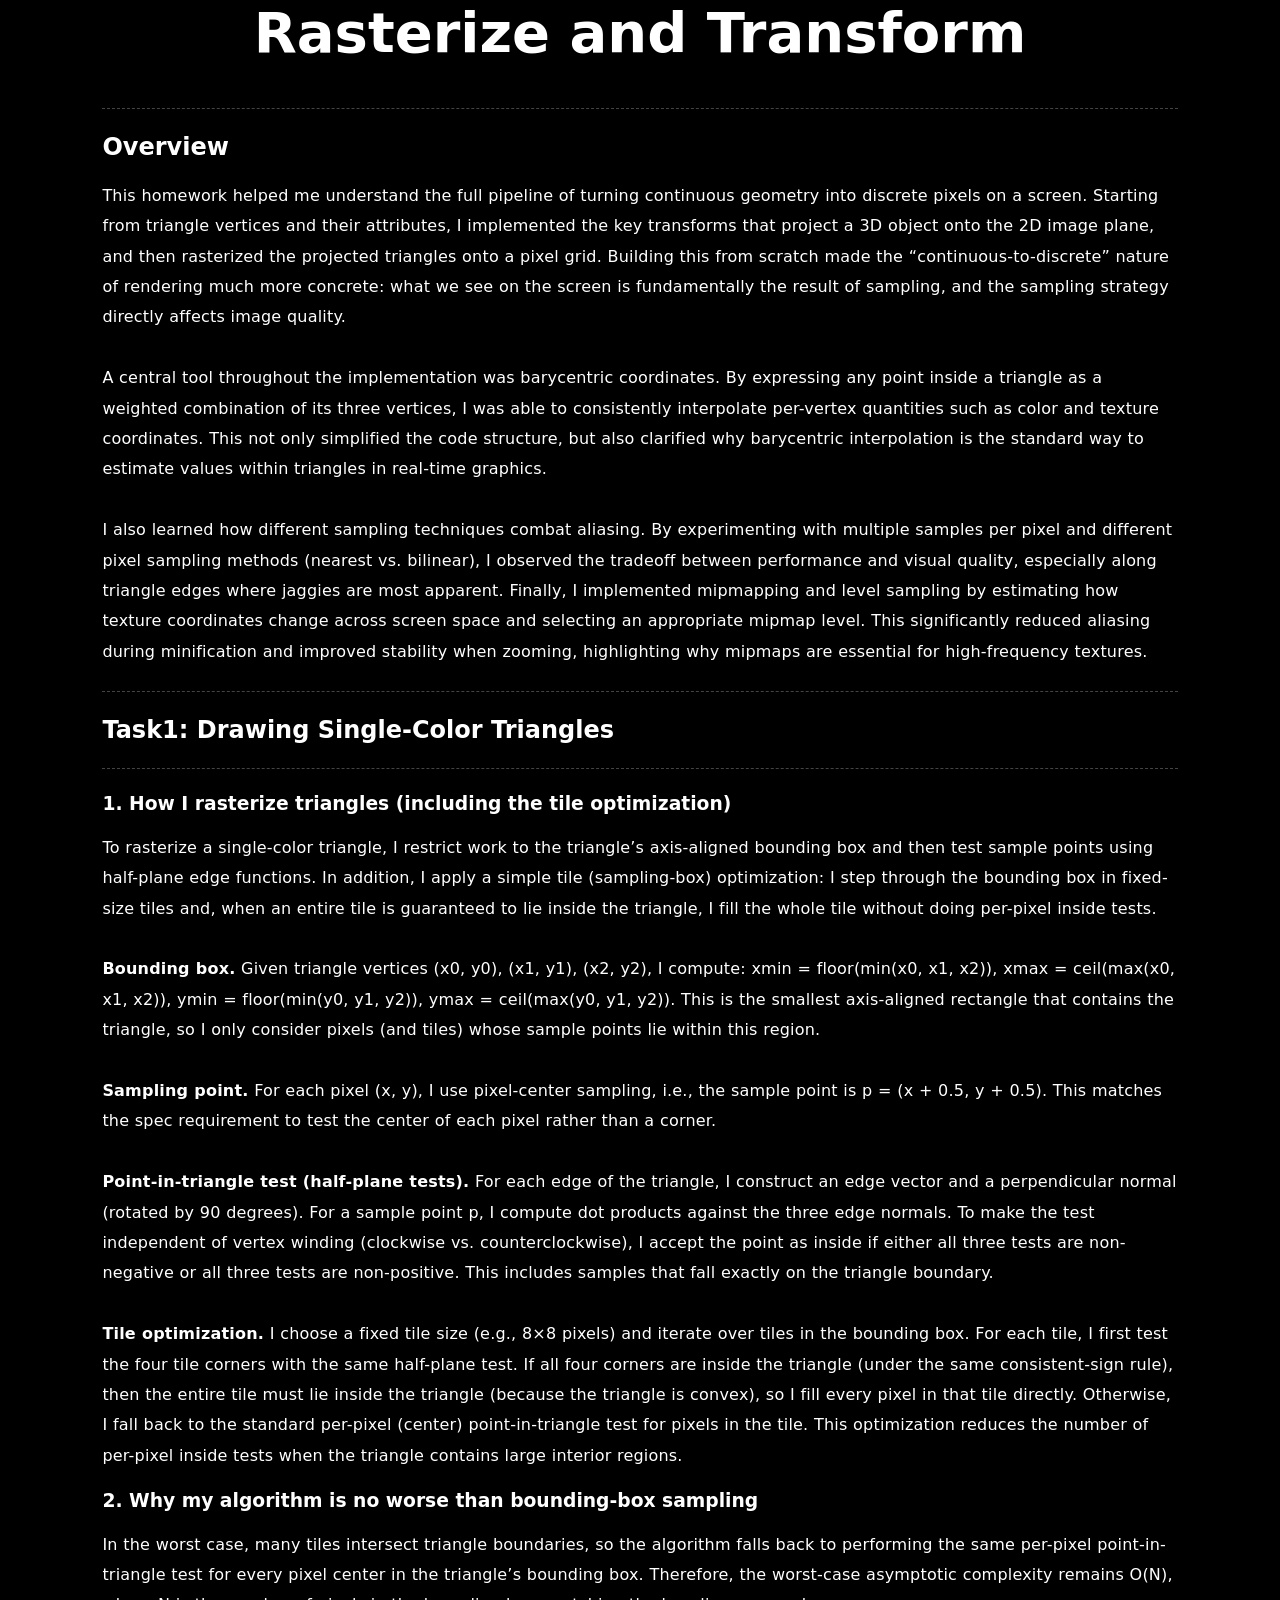
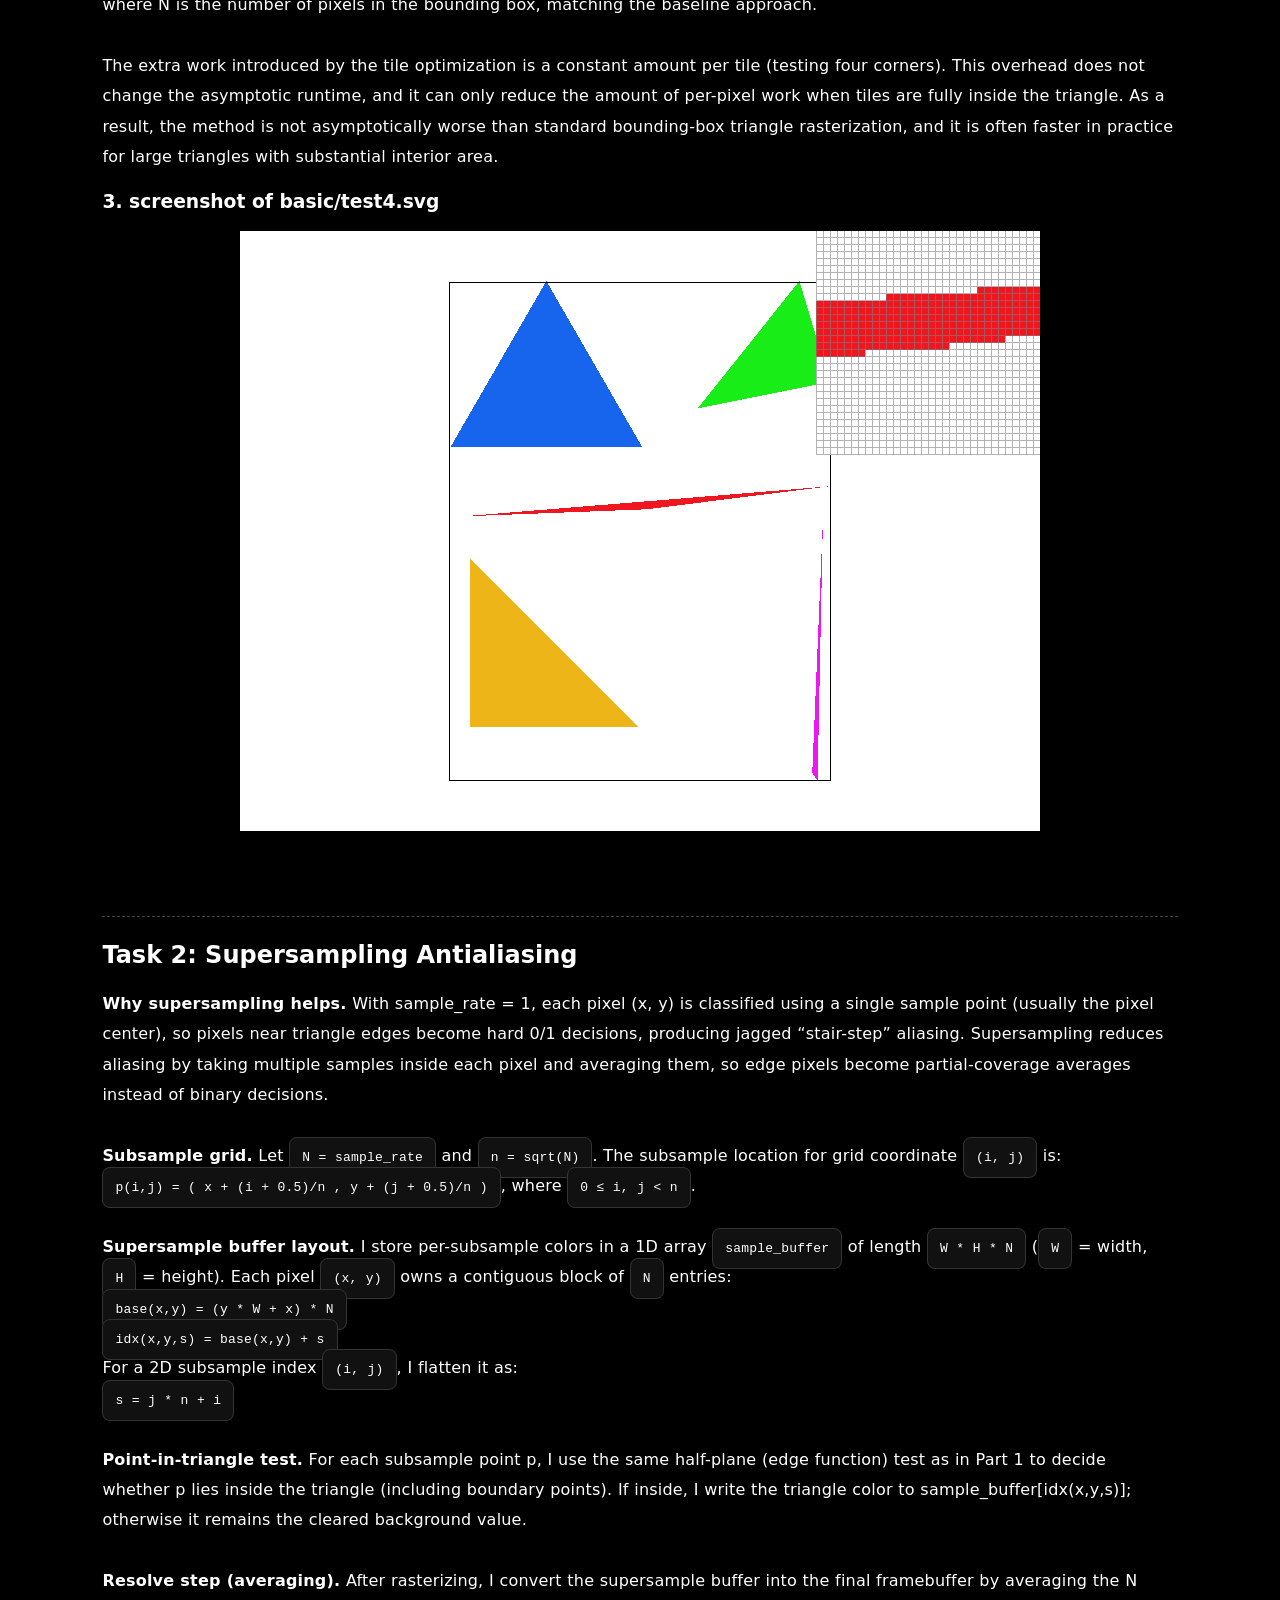
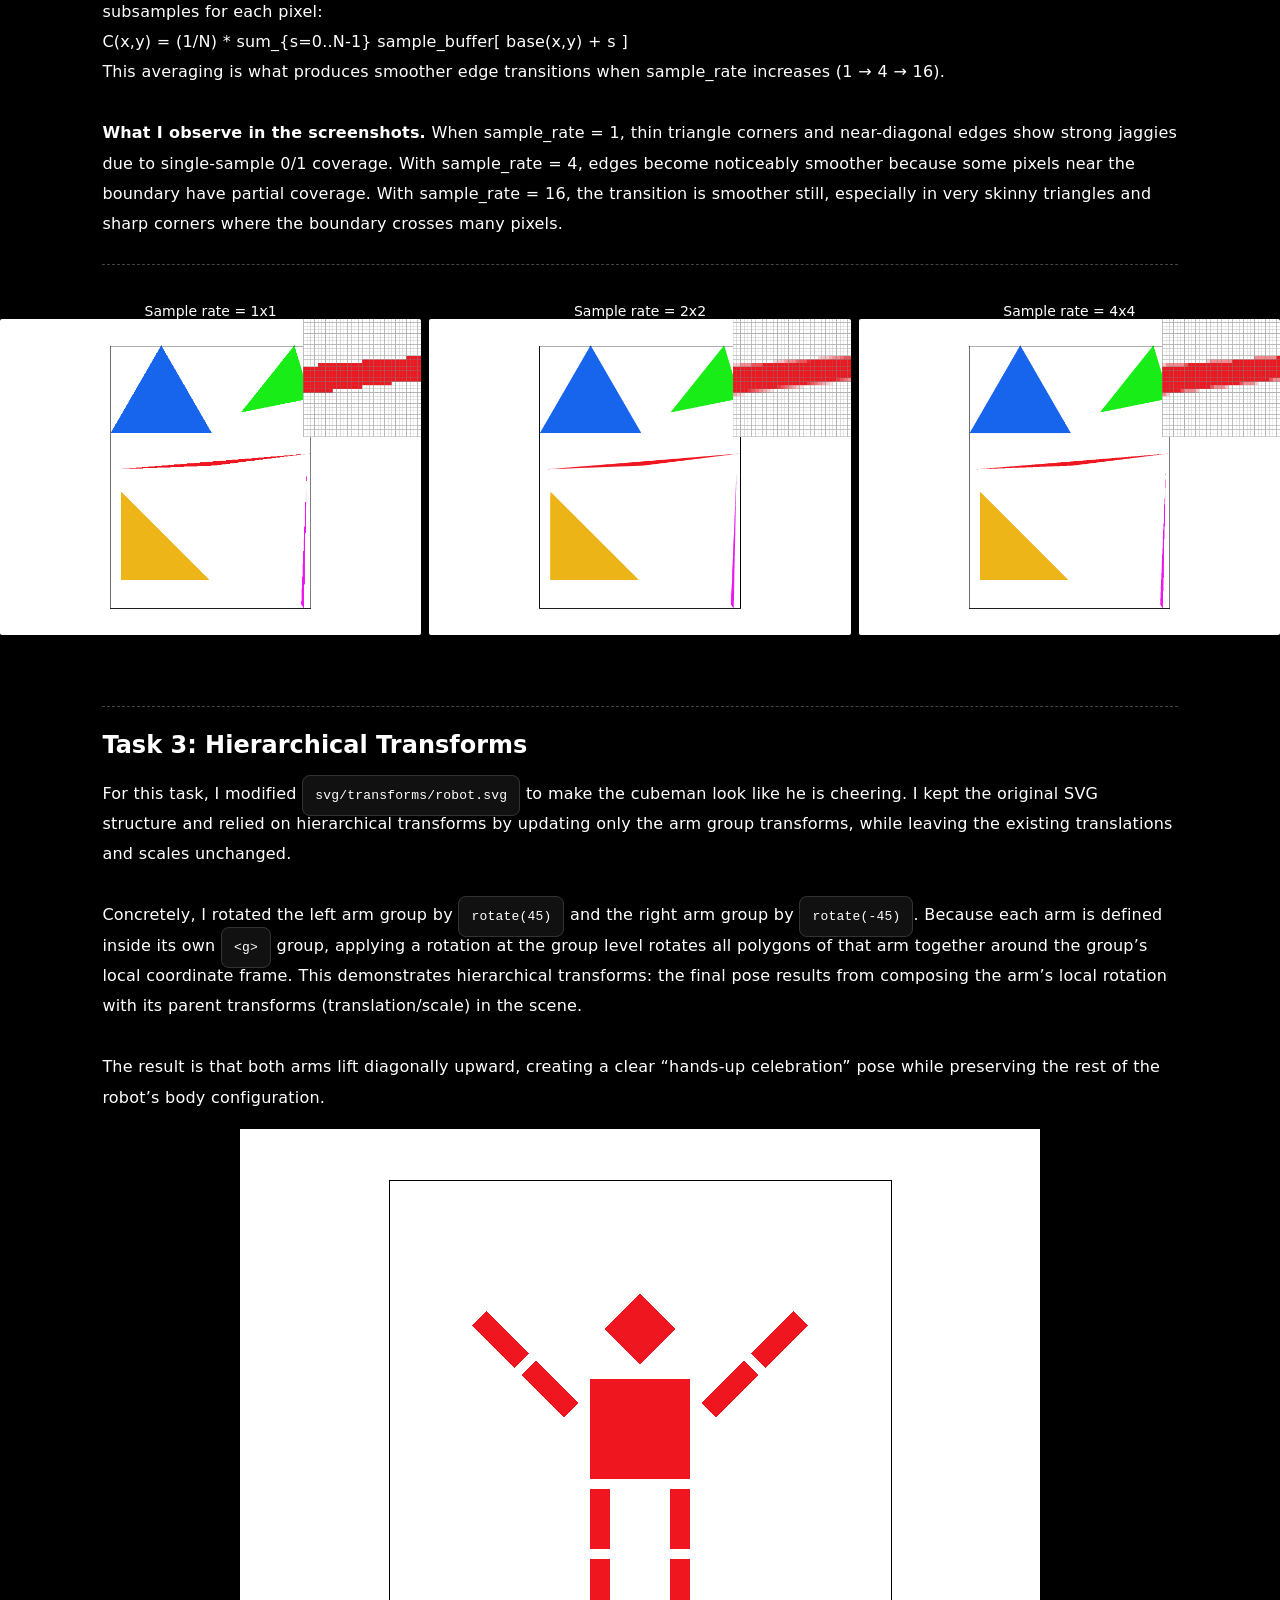
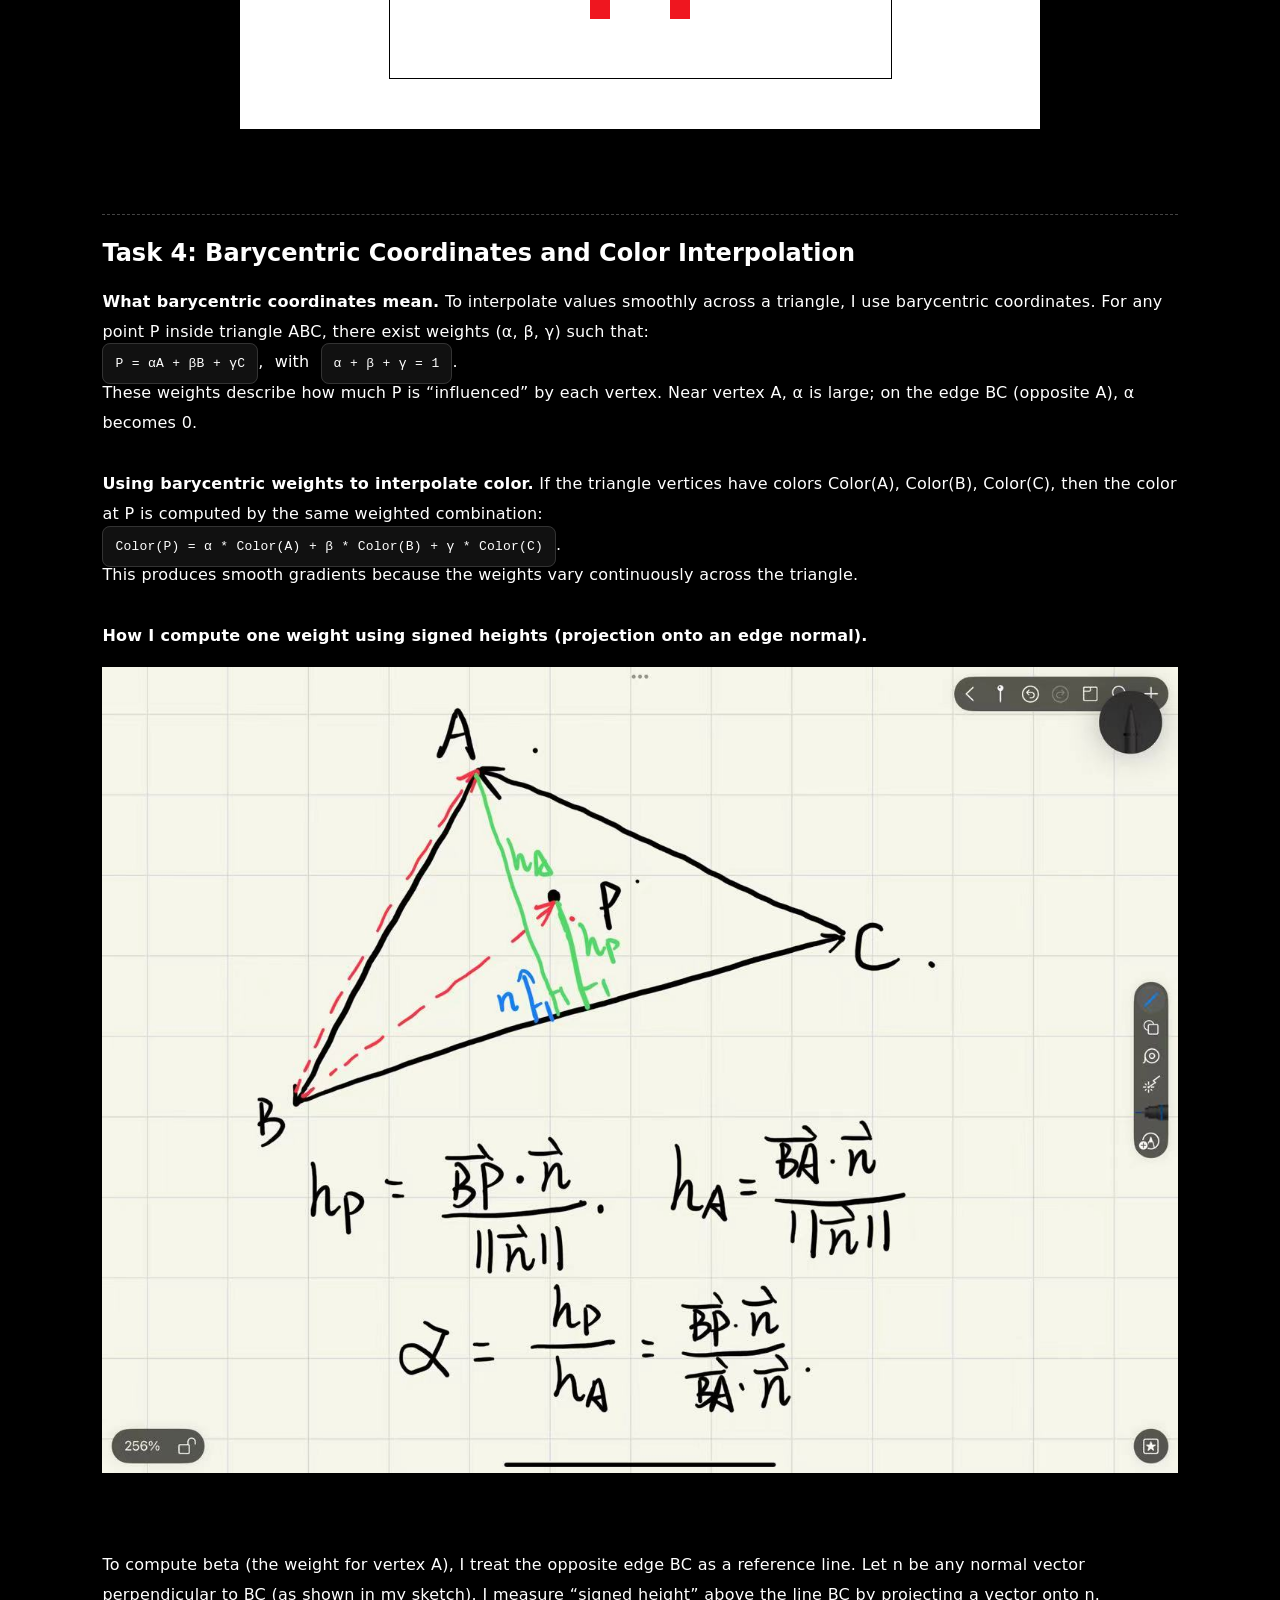
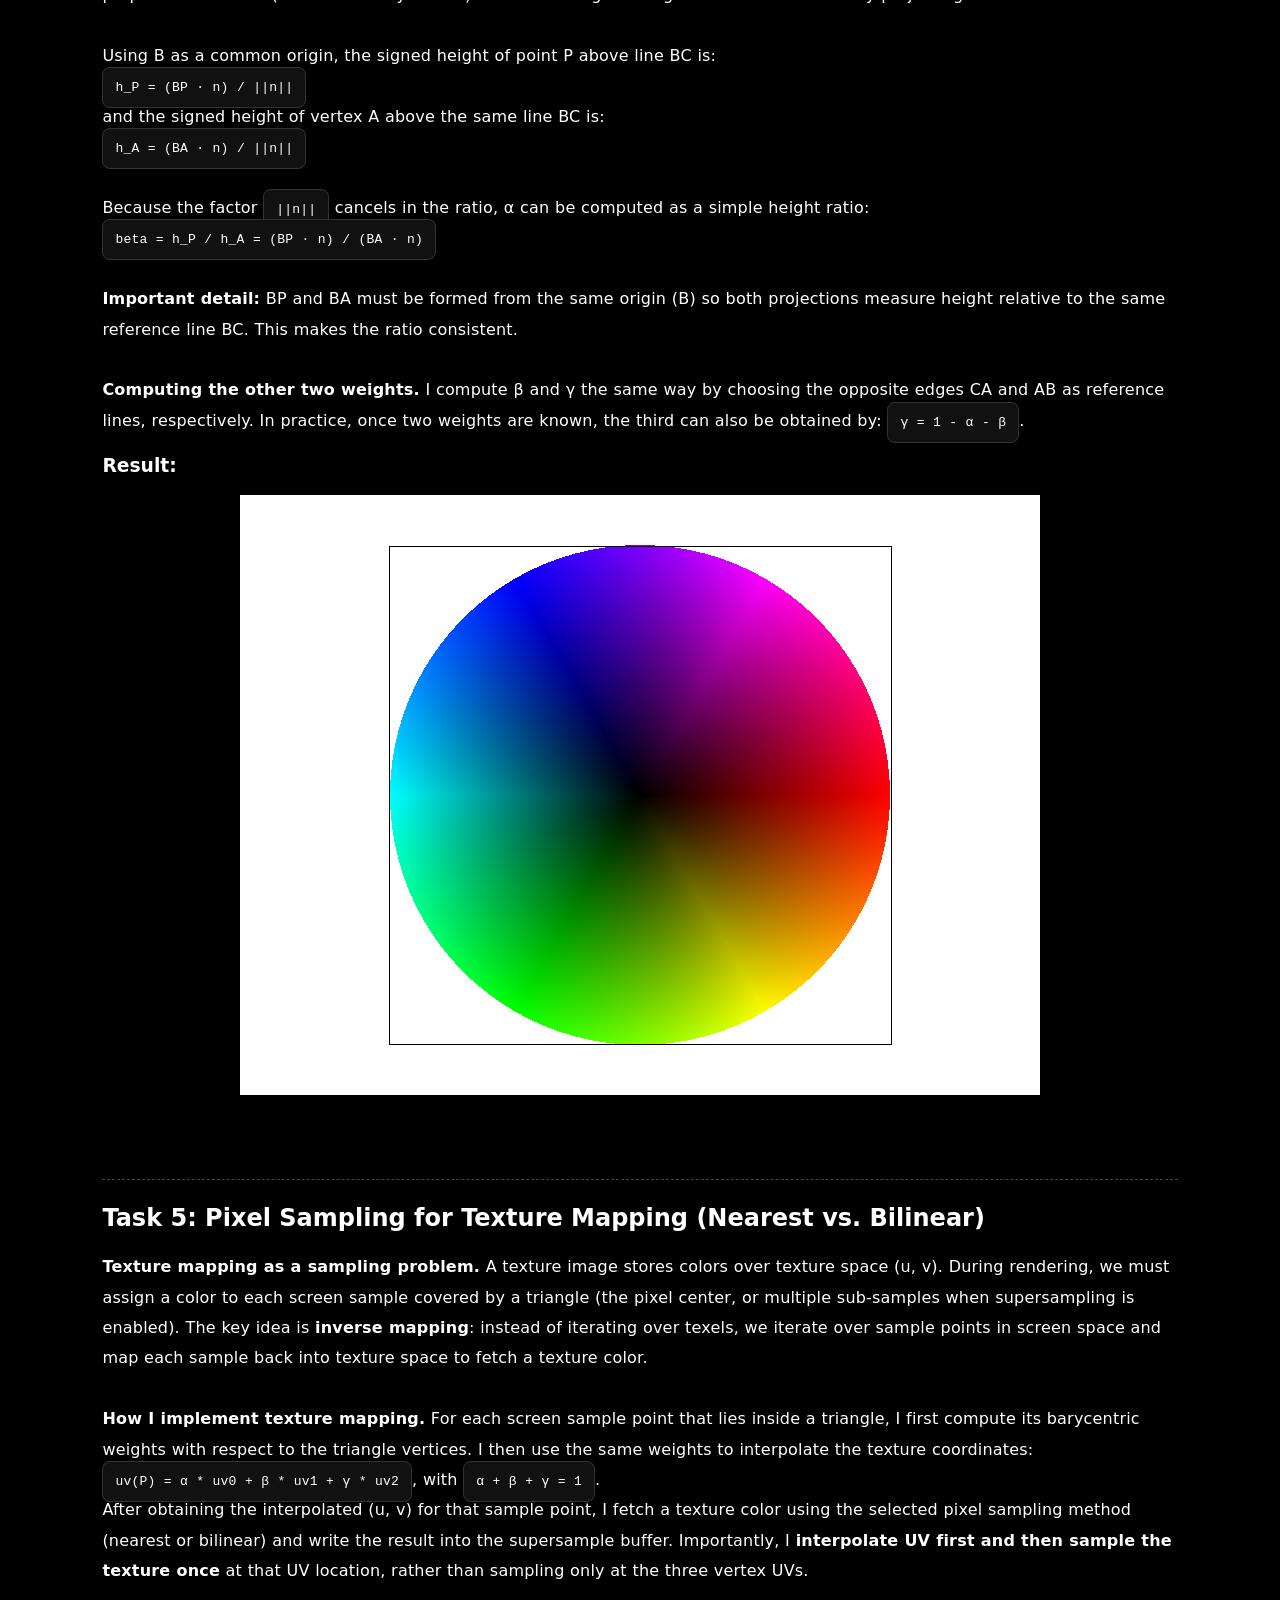
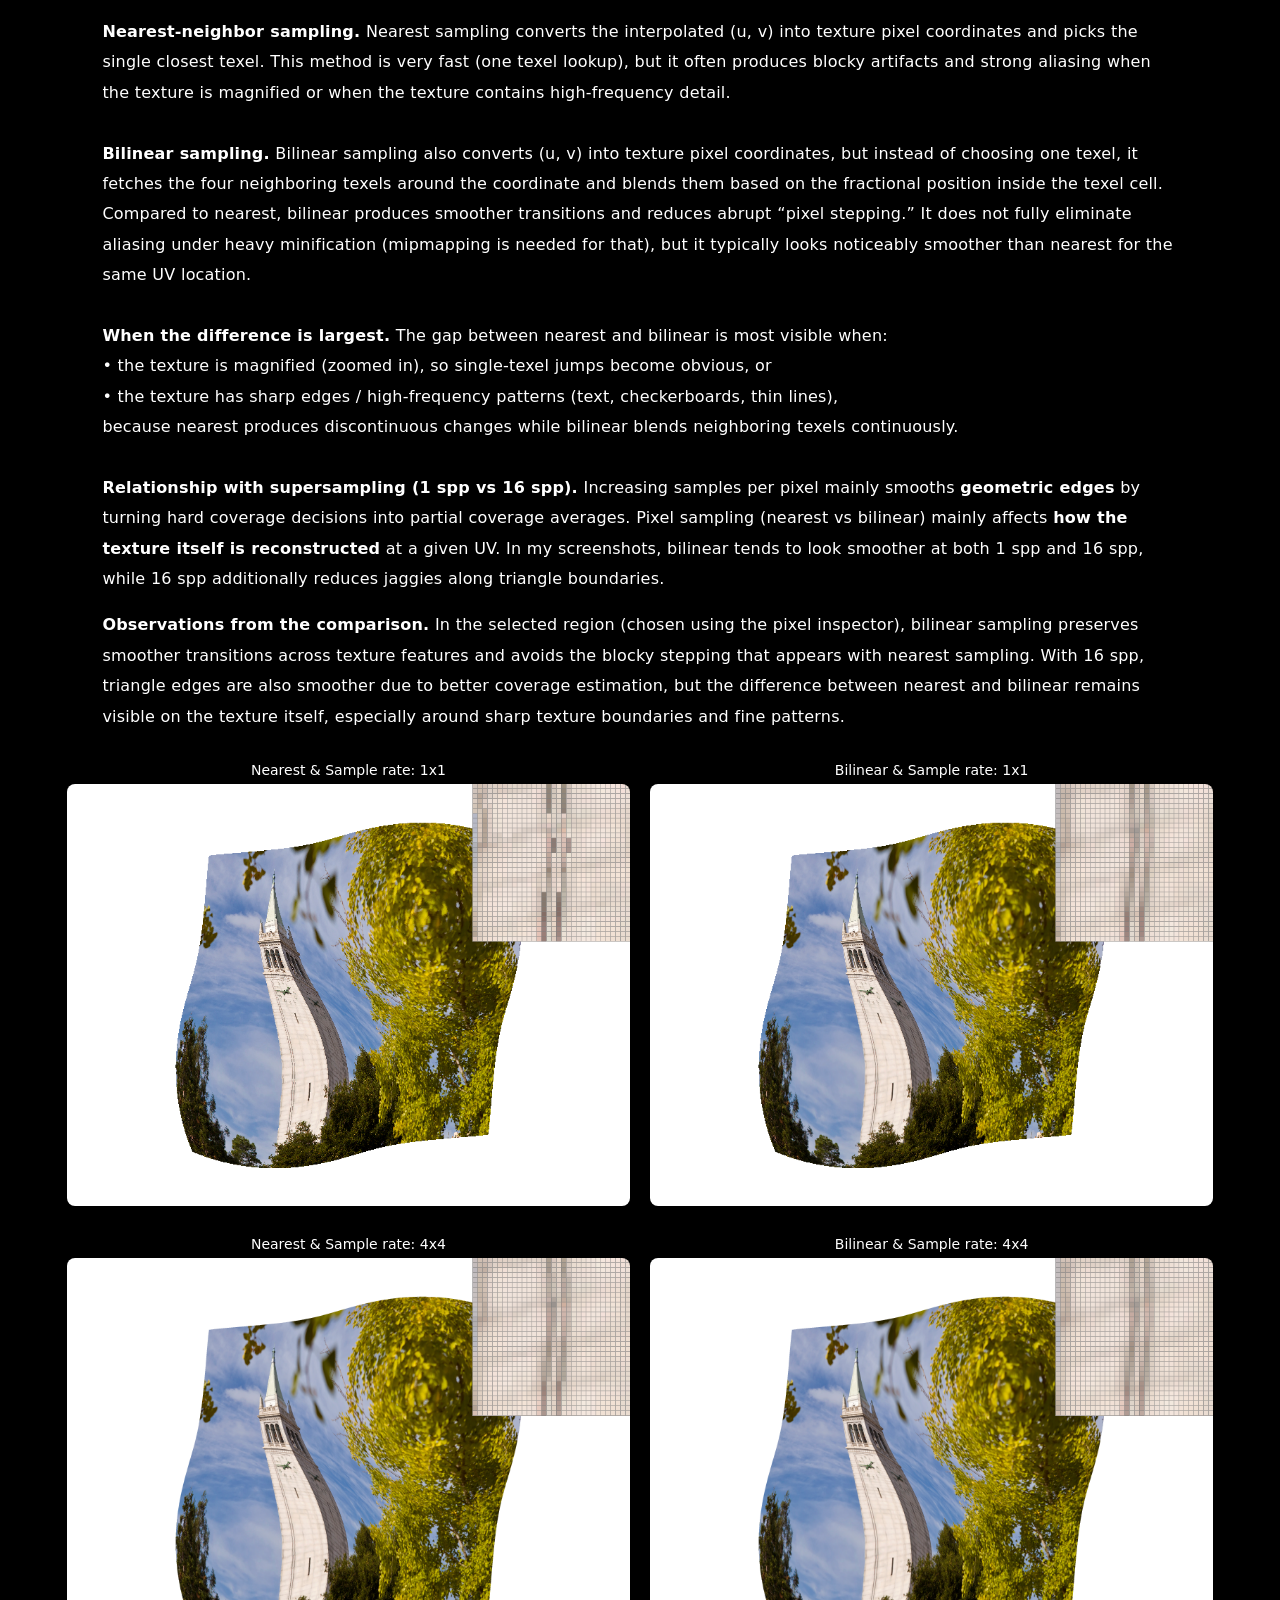
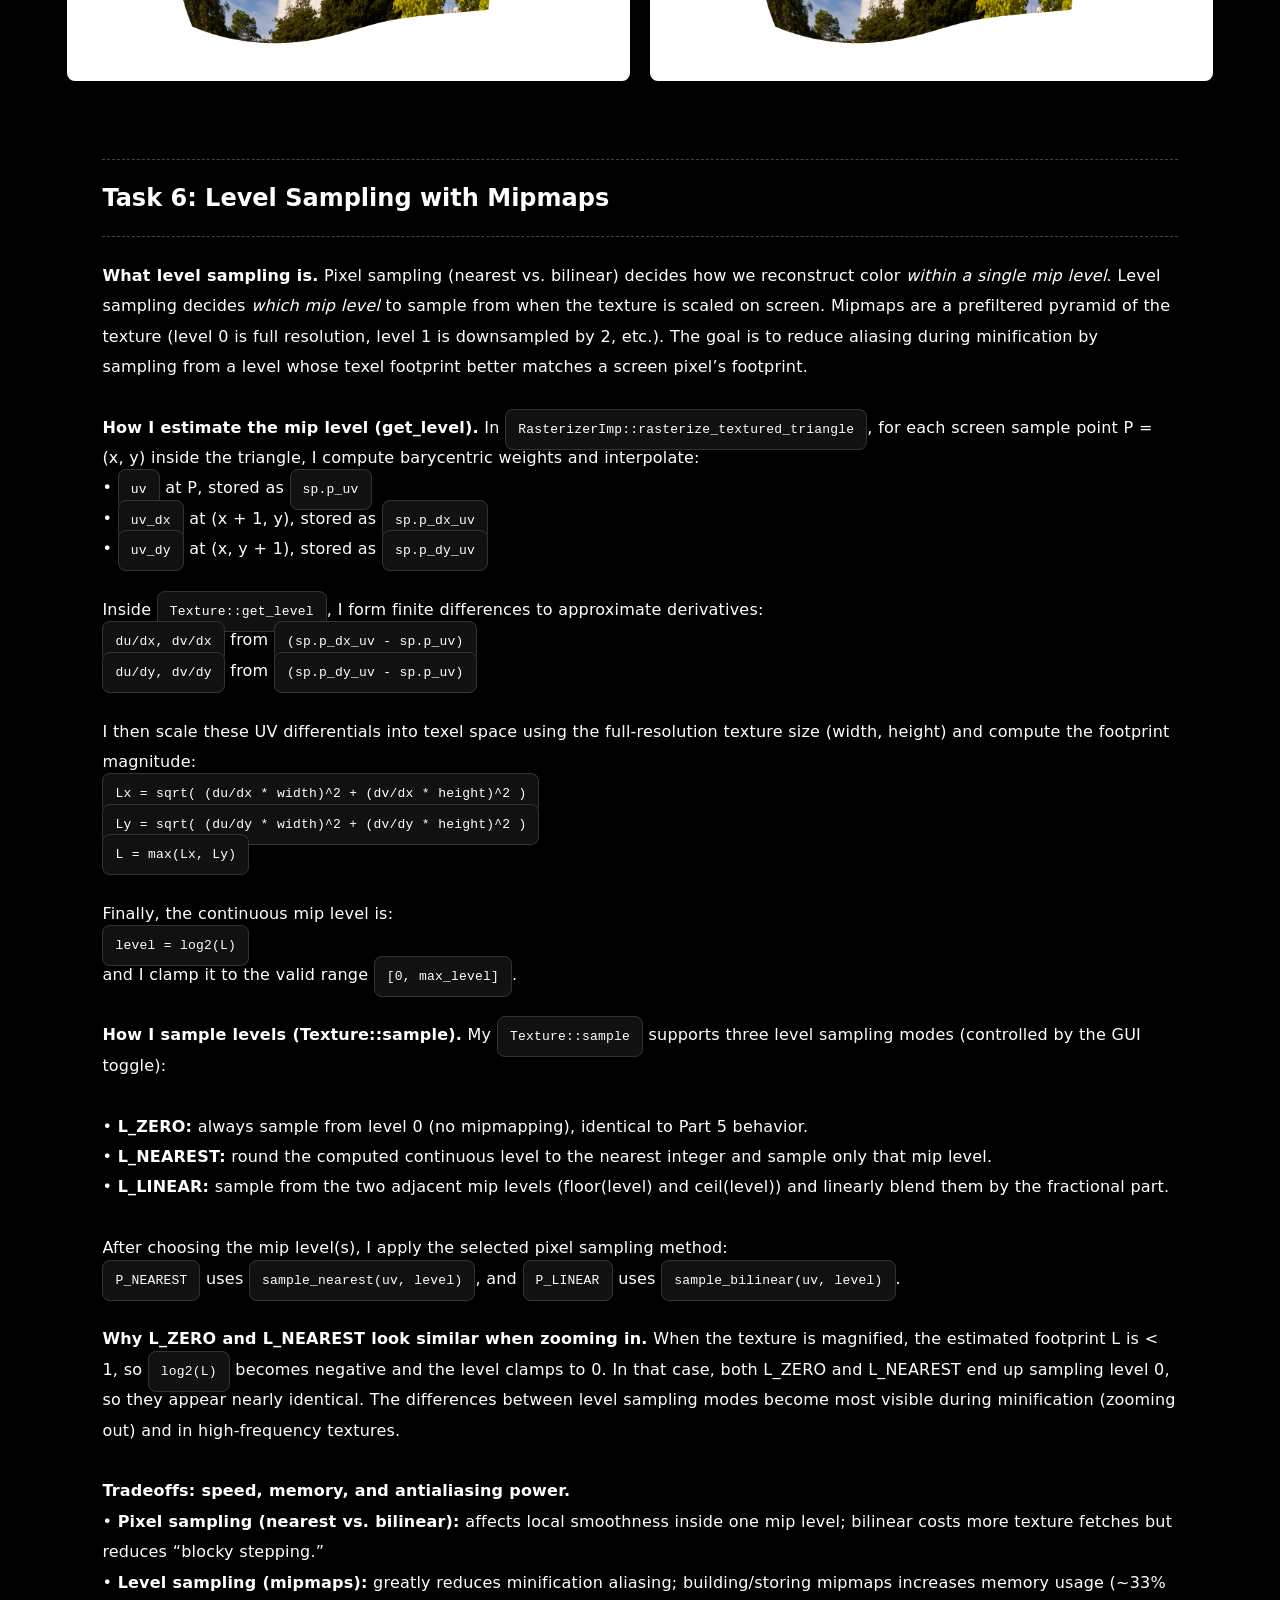
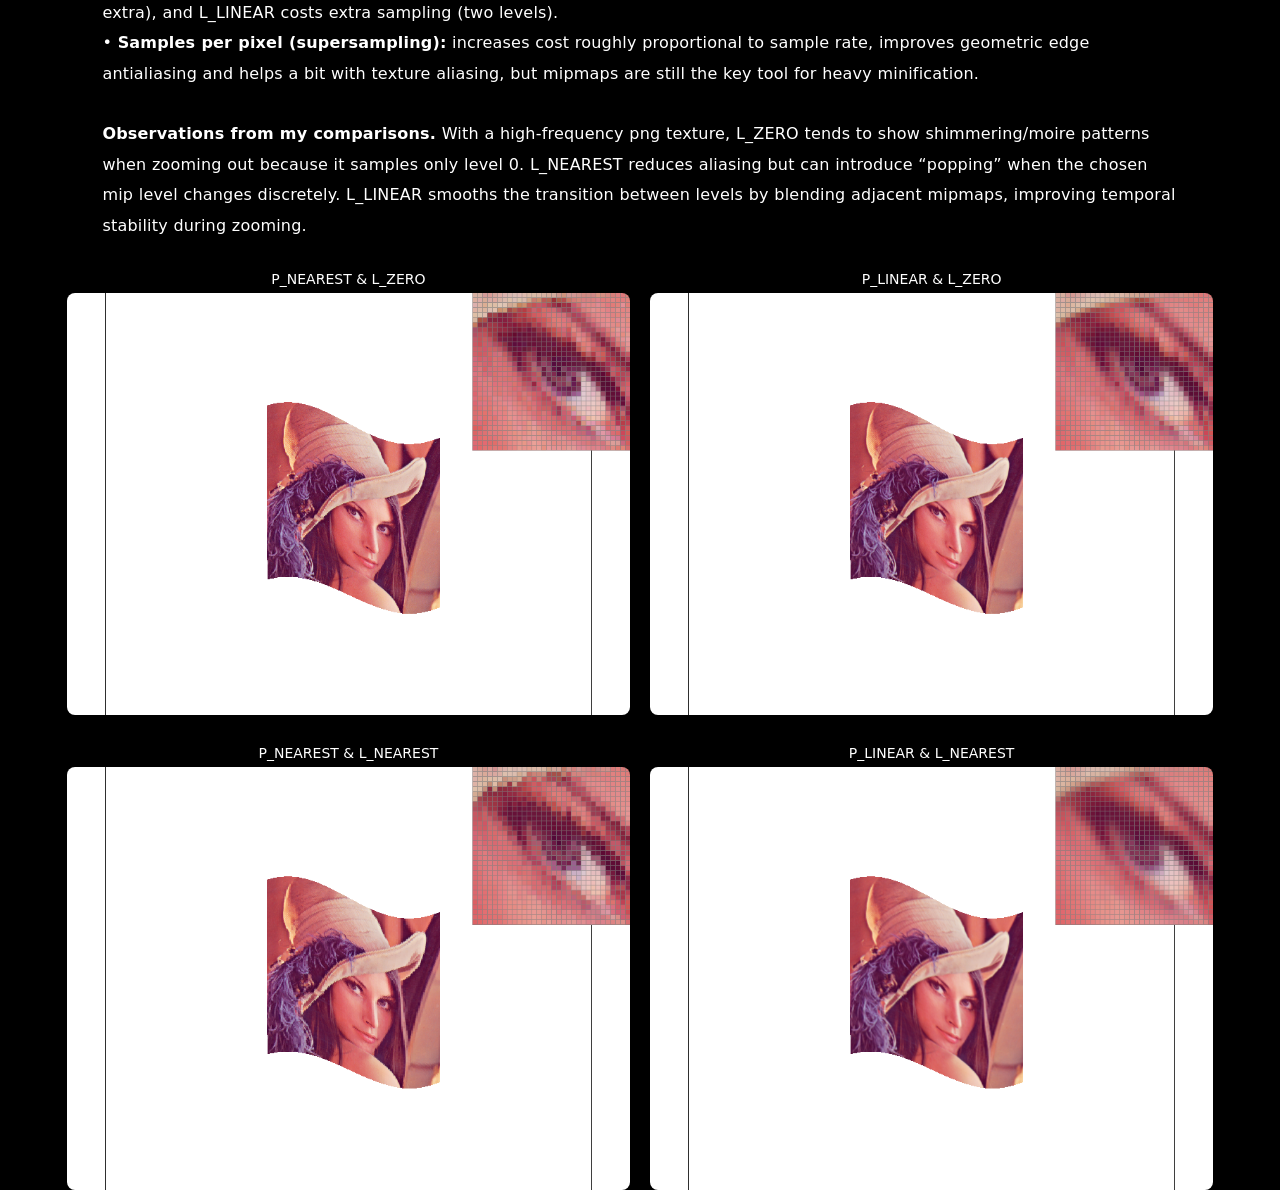
==== CG_Project1/project1.html @ d2a025a2 "csproj1" ====
<!doctype html>
<head>
  <meta charset="utf-8" />
  <meta name="viewport" content="width=device-width,initial-scale=1" />
  <!-- 移动端地址栏也用深色 -->
  <meta name="theme-color" content="#000000" />
  <title>Black Theme</title>
  <style>
    html, body { height: 100%; }
    body {
      margin: 0;
      background: #000;       /* 全黑背景 */
      color: #fff;            /* 全局白色文字 */
      font-family: system-ui, -apple-system, "Segoe UI", Roboto, "Helvetica Neue", Arial, "Noto Sans", "PingFang SC", "Hiragino Sans GB", "Microsoft Yahei", sans-serif;
    }

    /* 链接与交互态 */
    a { color: #7dc3ff; }
    a:hover { color: #a8d7ff; }

    /* 表单/按钮：避免白底刺眼 */
    input, textarea, select, button {
      background: #111;
      color: #fff;
      border: 1px solid #333;
    }

    /* 分隔线/边框在黑底上更柔和 */
    hr, .border { border-color: #333; }

    /* 代码块/卡片等容器 */
    pre, code, .card {
      background: #111;
      color: #fff;
      border: 1px solid #333;
      border-radius: 8px;
      padding: .75rem;
    }

    .card {
    margin: 16px 0;
    padding: 24px;
    margin-left: 8vw;
    width: calc(100% - 16vw); /* 和 hr 的左右留白一致，宽度也一样 */
    }

    .card p {
    max-width: 95ch;           /* 约 65 个字符的行宽，更易读 */
    line-height: 1.7;
    margin: 0;
    }

    h1{ text-align:center; font-weight:700; font-size: 56px; margin:0; }
    h2.subtitle{ text-align:center; font-weight:400; font-size: 56px; margin:0; }

    p.indent {
        margin-left: 8vw;   /* 你也可以用 2rem/40px 等固定值 */
        max-width: 60ch;    /* 可选：控制段落宽度，读起来更舒服 */
    }

    hr.sep {
        border: none;
        border-top: 1px dashed #444;
        margin: 24px 8vw;   /* 与段落左边对齐 */
        }

    .offset {
    margin-left: 8vw;
    width: calc(100% - 16vw); /* 和 hr 的左右留白一致，宽度也一样 */
    }

    .three-imgs {
      display: grid;
      grid-template-columns: repeat(3, minmax(0, 1fr)); /* 三列等宽 */
      gap: 8px;
      justify-items: center;   /* 居中对齐图片 */
    }

    .three-imgs img {
      width: 100%;     /* 占满格子宽度 */
      height: auto;    /* 高度自适应，保持比例 */
      object-fit: contain;  /* 完整显示整个图片，不裁剪 */
      border-radius: 2px;
    }

    .two-imgs {
      display: flex;           /* 横排 */
      justify-content: center; /* 居中 */
      gap: 20px;               /* 图片间隙 */
    }

    .img-block {
      width: 44%;              /* 跟原来图片宽度一样 */
      display: flex;
      flex-direction: column;  /* 文字在上，图在下 */
      align-items: center;
    }

    .img-caption {
      margin-bottom: 6px;      /* 文字和图片间隔 */
      font-size: 14px;
      text-align: center;
    }

    .two-imgs img {
      width: 100%;
      height: auto;
      object-fit: cover;
      border-radius: 8px;
    }

    .two-imgs-high-quality {
    display: flex;                /* 横排 */
    justify-content: center;      /* 居中 */
    gap: 40px;                    /* 图片间隙 */
    }

    .two-imgs-high-quality img {
    width: 64%;
    height: 1600px;
    object-fit: cover;
    border-radius: 8px;
    }

    .two-imgs-height {
    display: flex;                /* 横排 */
    justify-content: center;      /* 居中 */
    gap: 20px;                    /* 图片间隙 */
    }

    .two-imgs-height img {
    width: 45%;
    height: 1400px;
    object-fit: cover;
    border-radius: 8px;
    }


  </style>
</head>
<body>
    <h1>Rasterize and Transform</h1><br>

     <hr class="sep">
</div>
  
  <h2 class="offset">Overview</h2>
  <p class="offset" style="letter-spacing:0.2px; word-spacing:0.3px; line-height:1.9;">
  This homework helped me understand the full pipeline of turning continuous geometry into discrete pixels on a screen. Starting from triangle vertices and their attributes, I implemented the key transforms that project a 3D object onto the 2D image plane, and then rasterized the projected triangles onto a pixel grid. Building this from scratch made the “continuous-to-discrete” nature of rendering much more concrete: what we see on the screen is fundamentally the result of sampling, and the sampling strategy directly affects image quality.
  <br><br>
  A central tool throughout the implementation was barycentric coordinates. By expressing any point inside a triangle as a weighted combination of its three vertices, I was able to consistently interpolate per-vertex quantities such as color and texture coordinates. This not only simplified the code structure, but also clarified why barycentric interpolation is the standard way to estimate values within triangles in real-time graphics.
  <br><br>
  I also learned how different sampling techniques combat aliasing. By experimenting with multiple samples per pixel and different pixel sampling methods (nearest vs. bilinear), I observed the tradeoff between performance and visual quality, especially along triangle edges where jaggies are most apparent. Finally, I implemented mipmapping and level sampling by estimating how texture coordinates change across screen space and selecting an appropriate mipmap level. This significantly reduced aliasing during minification and improved stability when zooming, highlighting why mipmaps are essential for high-frequency textures.
</p>

  
</div>
<hr class="sep">

<h2 class="offset">Task1: Drawing Single-Color Triangles</h2>
<hr class="sep">
<h3 class="offset">1. How I rasterize triangles (including the tile optimization)</h3>
<p class="offset" style="letter-spacing:0.2px; word-spacing:0.3px; line-height:1.9;">
  To rasterize a single-color triangle, I restrict work to the triangle’s axis-aligned bounding box and then test sample points using half-plane edge functions. In addition, I apply a simple tile (sampling-box) optimization: I step through the bounding box in fixed-size tiles and, when an entire tile is guaranteed to lie inside the triangle, I fill the whole tile without doing per-pixel inside tests.
  <br><br>

  <b>Bounding box.</b> Given triangle vertices (x0, y0), (x1, y1), (x2, y2), I compute:
  xmin = floor(min(x0, x1, x2)), xmax = ceil(max(x0, x1, x2)),
  ymin = floor(min(y0, y1, y2)), ymax = ceil(max(y0, y1, y2)).
  This is the smallest axis-aligned rectangle that contains the triangle, so I only consider pixels (and tiles) whose sample points lie within this region.
  <br><br>

  <b>Sampling point.</b> For each pixel (x, y), I use pixel-center sampling, i.e., the sample point is p = (x + 0.5, y + 0.5). This matches the spec requirement to test the center of each pixel rather than a corner.
  <br><br>

  <b>Point-in-triangle test (half-plane tests).</b> For each edge of the triangle, I construct an edge vector and a perpendicular normal (rotated by 90 degrees). For a sample point p, I compute dot products against the three edge normals. To make the test independent of vertex winding (clockwise vs. counterclockwise), I accept the point as inside if either all three tests are non-negative or all three tests are non-positive. This includes samples that fall exactly on the triangle boundary.
  <br><br>

  <b>Tile optimization.</b> I choose a fixed tile size (e.g., 8×8 pixels) and iterate over tiles in the bounding box. For each tile, I first test the four tile corners with the same half-plane test. If all four corners are inside the triangle (under the same consistent-sign rule), then the entire tile must lie inside the triangle (because the triangle is convex), so I fill every pixel in that tile directly. Otherwise, I fall back to the standard per-pixel (center) point-in-triangle test for pixels in the tile. This optimization reduces the number of per-pixel inside tests when the triangle contains large interior regions.
</p>

<h3 class="offset">2. Why my algorithm is no worse than bounding-box sampling</h3>
<p class="offset" style="letter-spacing:0.2px; word-spacing:0.3px; line-height:1.9;">
  In the worst case, many tiles intersect triangle boundaries, so the algorithm falls back to performing the same per-pixel point-in-triangle test for every pixel center in the triangle’s bounding box. Therefore, the worst-case asymptotic complexity remains O(N), where N is the number of pixels in the bounding box, matching the baseline approach.
  <br><br>
  The extra work introduced by the tile optimization is a constant amount per tile (testing four corners). This overhead does not change the asymptotic runtime, and it can only reduce the amount of per-pixel work when tiles are fully inside the triangle. As a result, the method is not asymptotically worse than standard bounding-box triangle rasterization, and it is often faster in practice for large triangles with substantial interior area.
</p>

<h3 class="offset">3. screenshot of basic/test4.svg</h3>
<p class="offset" style="letter-spacing:0.2px; word-spacing:0.3px; line-height:1.9;"> 
<img src="imgs/task1.png" alt="" style="display:block; margin:0 auto; max-width:100%; height:auto;">
  <br><br>
</p>

<hr class="sep">

<h2 class="offset">Task 2:</b>  Supersampling Antialiasing</h2>
<p class="offset" style="letter-spacing:0.2px; word-spacing:0.3px; line-height:1.9;">

  <b>Why supersampling helps.</b>
  With sample_rate = 1, each pixel (x, y) is classified using a single sample point (usually the pixel center), so pixels near triangle edges become hard 0/1 decisions, producing jagged “stair-step” aliasing. Supersampling reduces aliasing by taking multiple samples inside each pixel and averaging them, so edge pixels become partial-coverage averages instead of binary decisions.
  <br><br>

  <b>Subsample grid.</b>
  Let <code>N = sample_rate</code> and <code>n = sqrt(N)</code>. The subsample location for grid coordinate <code>(i, j)</code> is:
  <br>
  <code>p(i,j) = ( x + (i + 0.5)/n ,  y + (j + 0.5)/n )</code>,
  where <code>0 &le; i, j &lt; n</code>.
  <br><br>

  <b>Supersample buffer layout.</b>
  I store per-subsample colors in a 1D array <code>sample_buffer</code> of length <code>W * H * N</code>
  (<code>W</code> = width, <code>H</code> = height). Each pixel <code>(x, y)</code> owns a contiguous block of <code>N</code> entries:
  <br>
  <code>base(x,y) = (y * W + x) * N</code>
  <br>
  <code>idx(x,y,s) = base(x,y) + s</code>
  <br>
  For a 2D subsample index <code>(i, j)</code>, I flatten it as:
  <br>
  <code>s = j * n + i</code>
  <br><br>


  <b>Point-in-triangle test.</b>
  For each subsample point p, I use the same half-plane (edge function) test as in Part 1 to decide whether p lies inside the triangle (including boundary points). If inside, I write the triangle color to sample_buffer[idx(x,y,s)]; otherwise it remains the cleared background value.
  <br><br>

  <b>Resolve step (averaging).</b>
  After rasterizing, I convert the supersample buffer into the final framebuffer by averaging the N subsamples for each pixel:
  <br>
  C(x,y) = (1/N) * sum_{s=0..N-1} sample_buffer[ base(x,y) + s ]
  <br>
  This averaging is what produces smoother edge transitions when sample_rate increases (1 → 4 → 16).
  <br><br>

  <b>What I observe in the screenshots.</b>
  When sample_rate = 1, thin triangle corners and near-diagonal edges show strong jaggies due to single-sample 0/1 coverage. With sample_rate = 4, edges become noticeably smoother because some pixels near the boundary have partial coverage. With sample_rate = 16, the transition is smoother still, especially in very skinny triangles and sharp corners where the boundary crosses many pixels.
</p>

<hr class="sep">
<div class="three-imgs">
  <p class="img-caption">Sample rate = 1x1
  <img src="imgs/task2_sample1.png">
  </p>
  <p class="img-caption">Sample rate = 2x2
  <img src="imgs/task2_sample4.png">
  </p>
  <p class="img-caption">Sample rate = 4x4
  <img src="imgs/task2_sample16.png">
  </p>
</div>
<br><br>
<hr class="sep">

<h2 class="offset">Task 3:</b>  Hierarchical Transforms</h2>
<p class="offset" style="letter-spacing:0.2px; word-spacing:0.3px; line-height:1.9;">
  For this task, I modified <code>svg/transforms/robot.svg</code> to make the cubeman look like he is cheering. I kept the original SVG structure and relied on hierarchical transforms by updating only the arm group transforms, while leaving the existing translations and scales unchanged.
  <br><br>
  Concretely, I rotated the left arm group by <code>rotate(45)</code> and the right arm group by <code>rotate(-45)</code>. Because each arm is defined inside its own <code>&lt;g&gt;</code> group, applying a rotation at the group level rotates all polygons of that arm together around the group’s local coordinate frame. This demonstrates hierarchical transforms: the final pose results from composing the arm’s local rotation with its parent transforms (translation/scale) in the scene.
  <br><br>
  The result is that both arms lift diagonally upward, creating a clear “hands-up celebration” pose while preserving the rest of the robot’s body configuration.
</p>
<p class="offset" style="letter-spacing:0.2px; word-spacing:0.3px; line-height:1.9;"> 
<img src="imgs/task3.png" alt="" style="display:block; margin:0 auto; max-width:100%; height:auto;">
  <br><br>
</p>
<hr class="sep">


<h2 class="offset">Task 4:</b> Barycentric Coordinates and Color Interpolation</h2>
<p class="offset" style="letter-spacing:0.2px; word-spacing:0.3px; line-height:1.9;">

  <b>What barycentric coordinates mean.</b>
  To interpolate values smoothly across a triangle, I use barycentric coordinates. For any point P inside triangle ABC, there exist weights (α, β, γ) such that:
  <br>
  <code>P = αA + βB + γC</code>, &nbsp;with&nbsp; <code>α + β + γ = 1</code>.
  <br>
  These weights describe how much P is “influenced” by each vertex. Near vertex A, α is large; on the edge BC (opposite A), α becomes 0.
  <br><br>

  <b>Using barycentric weights to interpolate color.</b>
  If the triangle vertices have colors Color(A), Color(B), Color(C), then the color at P is computed by the same weighted combination:
  <br>
  <code>Color(P) = α * Color(A) + β * Color(B) + γ * Color(C)</code>.
  <br>
  This produces smooth gradients because the weights vary continuously across the triangle.
  <br><br>

  <b>How I compute one weight using signed heights (projection onto an edge normal).</b>
</p>

<p class="offset" style="letter-spacing:0.2px; word-spacing:0.3px; line-height:1.9;"> 
<img src="imgs/weight.jpg" alt="" style="display:block; margin:0 auto; max-width:100%; height:auto;">
  <br><br>
</p>

<p class="offset" style="letter-spacing:0.2px; word-spacing:0.3px; line-height:1.9;">
  To compute beta (the weight for vertex A), I treat the opposite edge BC as a reference line. Let n be any normal vector perpendicular to BC (as shown in my sketch).
  I measure “signed height” above the line BC by projecting a vector onto n.
  <br><br>

  Using B as a common origin, the signed height of point P above line BC is:
  <br>
  <code>h_P = (BP · n) / ||n||</code>
  <br>
  and the signed height of vertex A above the same line BC is:
  <br>
  <code>h_A = (BA · n) / ||n||</code>
  <br><br>

  Because the factor <code>||n||</code> cancels in the ratio, α can be computed as a simple height ratio:
  <br>
  <code>beta = h_P / h_A = (BP · n) / (BA · n)</code>
  <br><br>


  <b>Important detail:</b> BP and BA must be formed from the same origin (B) so both projections measure height relative to the same reference line BC. This makes the ratio consistent.
  <br><br>

  <b>Computing the other two weights.</b>
  I compute β and γ the same way by choosing the opposite edges CA and AB as reference lines, respectively. In practice, once two weights are known, the third can also be obtained by:
  
  <code>γ = 1 - α - β</code>.

<h3 class="offset">Result:</b></h3>
<p class="offset" style="letter-spacing:0.2px; word-spacing:0.3px; line-height:1.9;"> 
<img src="imgs/task4.png" alt="" style="display:block; margin:0 auto; max-width:100%; height:auto;">
  <br><br>
</p>
</p>

<hr class="sep">
<h2 class = 'offset'><b>Task 5:</b> Pixel Sampling for Texture Mapping (Nearest vs. Bilinear)</h2>
<p class="offset" style="letter-spacing:0.2px; word-spacing:0.3px; line-height:1.9;">

  <b>Texture mapping as a sampling problem.</b>
  A texture image stores colors over texture space (u, v). During rendering, we must assign a color to each screen sample covered by a triangle (the pixel center, or multiple sub-samples when supersampling is enabled). The key idea is <b>inverse mapping</b>: instead of iterating over texels, we iterate over sample points in screen space and map each sample back into texture space to fetch a texture color.
  <br><br>

  <b>How I implement texture mapping.</b>
  For each screen sample point that lies inside a triangle, I first compute its barycentric weights with respect to the triangle vertices. I then use the same weights to interpolate the texture coordinates:
  <br>
  <code>uv(P) = α * uv0 + β * uv1 + γ * uv2</code>, with <code>α + β + γ = 1</code>.
  <br>
  After obtaining the interpolated (u, v) for that sample point, I fetch a texture color using the selected pixel sampling method (nearest or bilinear) and write the result into the supersample buffer. Importantly, I <b>interpolate UV first and then sample the texture once</b> at that UV location, rather than sampling only at the three vertex UVs.
  <br><br>

  <b>Nearest-neighbor sampling.</b>
  Nearest sampling converts the interpolated (u, v) into texture pixel coordinates and picks the single closest texel. This method is very fast (one texel lookup), but it often produces blocky artifacts and strong aliasing when the texture is magnified or when the texture contains high-frequency detail.
  <br><br>

  <b>Bilinear sampling.</b>
  Bilinear sampling also converts (u, v) into texture pixel coordinates, but instead of choosing one texel, it fetches the four neighboring texels around the coordinate and blends them based on the fractional position inside the texel cell. Compared to nearest, bilinear produces smoother transitions and reduces abrupt “pixel stepping.” It does not fully eliminate aliasing under heavy minification (mipmapping is needed for that), but it typically looks noticeably smoother than nearest for the same UV location.
  <br><br>

  <b>When the difference is largest.</b>
  The gap between nearest and bilinear is most visible when:
  <br>
  • the texture is magnified (zoomed in), so single-texel jumps become obvious, or
  <br>
  • the texture has sharp edges / high-frequency patterns (text, checkerboards, thin lines),
  <br>
  because nearest produces discontinuous changes while bilinear blends neighboring texels continuously.
  <br><br>

  <b>Relationship with supersampling (1 spp vs 16 spp).</b>
  Increasing samples per pixel mainly smooths <b>geometric edges</b> by turning hard coverage decisions into partial coverage averages. Pixel sampling (nearest vs bilinear) mainly affects <b>how the texture itself is reconstructed</b> at a given UV. In my screenshots, bilinear tends to look smoother at both 1 spp and 16 spp, while 16 spp additionally reduces jaggies along triangle boundaries.
</p>


<p class="offset" style="letter-spacing:0.2px; word-spacing:0.3px; line-height:1.9;">
  <b>Observations from the comparison.</b>
  In the selected region (chosen using the pixel inspector), bilinear sampling preserves smoother transitions across texture features and avoids the blocky stepping that appears with nearest sampling. With 16 spp, triangle edges are also smoother due to better coverage estimation, but the difference between nearest and bilinear remains visible on the texture itself, especially around sharp texture boundaries and fine patterns.
</p>

</p>
<div class="two-imgs">
  <div class="img-block">
    <p class="img-caption">Nearest & Sample rate: 1x1</p>
    <img src="imgs/task5_nn_1x1.png" alt="">
  </div>

  <div class="img-block">
    <p class="img-caption">Bilinear & Sample rate: 1x1</p>
    <img src="imgs/task5_b_1x1.png" alt="">
  </div>
</div>
</p>

</p>
<div class="two-imgs">
  <div class="img-block">
    <p class="img-caption">Nearest & Sample rate: 4x4</p>
    <img src="imgs/task5_nn_4x4.png" alt="">
  </div>

  <div class="img-block">
    <p class="img-caption">Bilinear & Sample rate: 4x4</p>
    <img src="imgs/task5_b_4x4.png" alt="">
  </div>
</div>
</p>
<br>
<br>
<hr class="sep">

<h2 class = 'offset'><b>Task 6:</b> Level Sampling with Mipmaps </h2>
<hr class="sep">
<p class="offset" style="letter-spacing:0.2px; word-spacing:0.3px; line-height:1.9;">

  <b>What level sampling is.</b>
  Pixel sampling (nearest vs. bilinear) decides how we reconstruct color <i>within a single mip level</i>.
  Level sampling decides <i>which mip level</i> to sample from when the texture is scaled on screen. Mipmaps are a prefiltered pyramid of the texture
  (level 0 is full resolution, level 1 is downsampled by 2, etc.). The goal is to reduce aliasing during minification by sampling from a level whose texel footprint better matches a screen pixel’s footprint.
  <br><br>

  <b>How I estimate the mip level (get_level).</b>
  In <code>RasterizerImp::rasterize_textured_triangle</code>, for each screen sample point P = (x, y) inside the triangle, I compute barycentric weights and interpolate:
  <br>
  • <code>uv</code> at P, stored as <code>sp.p_uv</code>
  <br>
  • <code>uv_dx</code> at (x + 1, y), stored as <code>sp.p_dx_uv</code>
  <br>
  • <code>uv_dy</code> at (x, y + 1), stored as <code>sp.p_dy_uv</code>
  <br><br>

  Inside <code>Texture::get_level</code>, I form finite differences to approximate derivatives:
  <br>
  <code>du/dx, dv/dx</code> from <code>(sp.p_dx_uv - sp.p_uv)</code>
  <br>
  <code>du/dy, dv/dy</code> from <code>(sp.p_dy_uv - sp.p_uv)</code>
  <br><br>

  I then scale these UV differentials into texel space using the full-resolution texture size (width, height) and compute the footprint magnitude:
  <br>
  <code>Lx = sqrt( (du/dx * width)^2 + (dv/dx * height)^2 )</code>
  <br>
  <code>Ly = sqrt( (du/dy * width)^2 + (dv/dy * height)^2 )</code>
  <br>
  <code>L  = max(Lx, Ly)</code>
  <br><br>

  Finally, the continuous mip level is:
  <br>
  <code>level = log2(L)</code>
  <br>
  and I clamp it to the valid range <code>[0, max_level]</code>.
  <br><br>

  <b>How I sample levels (Texture::sample).</b>
  My <code>Texture::sample</code> supports three level sampling modes (controlled by the GUI toggle):
  <br><br>

  • <b>L_ZERO:</b> always sample from level 0 (no mipmapping), identical to Part 5 behavior.
  <br>
  • <b>L_NEAREST:</b> round the computed continuous level to the nearest integer and sample only that mip level.
  <br>
  • <b>L_LINEAR:</b> sample from the two adjacent mip levels (floor(level) and ceil(level)) and linearly blend them by the fractional part.
  <br><br>

  After choosing the mip level(s), I apply the selected pixel sampling method:
  <br>
  <code>P_NEAREST</code> uses <code>sample_nearest(uv, level)</code>, and
  <code>P_LINEAR</code> uses <code>sample_bilinear(uv, level)</code>.
  <br><br>

  <b>Why L_ZERO and L_NEAREST look similar when zooming in.</b>
  When the texture is magnified, the estimated footprint L is &lt; 1, so <code>log2(L)</code> becomes negative and the level clamps to 0. In that case, both L_ZERO and L_NEAREST end up sampling level 0, so they appear nearly identical. The differences between level sampling modes become most visible during minification (zooming out) and in high-frequency textures.
  <br><br>

  <b>Tradeoffs: speed, memory, and antialiasing power.</b>
  <br>
  • <b>Pixel sampling (nearest vs. bilinear):</b> affects local smoothness inside one mip level; bilinear costs more texture fetches but reduces “blocky stepping.”
  <br>
  • <b>Level sampling (mipmaps):</b> greatly reduces minification aliasing; building/storing mipmaps increases memory usage (~33% extra), and L_LINEAR costs extra sampling (two levels).
  <br>
  • <b>Samples per pixel (supersampling):</b> increases cost roughly proportional to sample rate, improves geometric edge antialiasing and helps a bit with texture aliasing, but mipmaps are still the key tool for heavy minification.
  <br><br>

  <b>Observations from my comparisons.</b>
  With a high-frequency png texture, L_ZERO tends to show shimmering/moire patterns when zooming out because it samples only level 0. L_NEAREST reduces aliasing but can introduce “popping” when the chosen mip level changes discretely. L_LINEAR smooths the transition between levels by blending adjacent mipmaps, improving temporal stability during zooming.
</p>

</p>
<div class="two-imgs">
  <div class="img-block">
    <p class="img-caption">P_NEAREST & L_ZERO</p>
    <img src="imgs/l0_nearest.png" alt="">
  </div>

  <div class="img-block">
    <p class="img-caption">P_LINEAR & L_ZERO</p>
    <img src="imgs/l0_linear.png" alt="">
  </div>
</div>
</p>

</p>
<div class="two-imgs">
  <div class="img-block">
    <p class="img-caption">P_NEAREST & L_NEAREST</p>
    <img src="imgs/ln_nearest.png" alt="">
  </div>

  <div class="img-block">
    <p class="img-caption">P_LINEAR & L_NEAREST</p>
    <img src="imgs/ln_linear.png" alt="">
  </div>
</div>
</p>


</body>
</html>
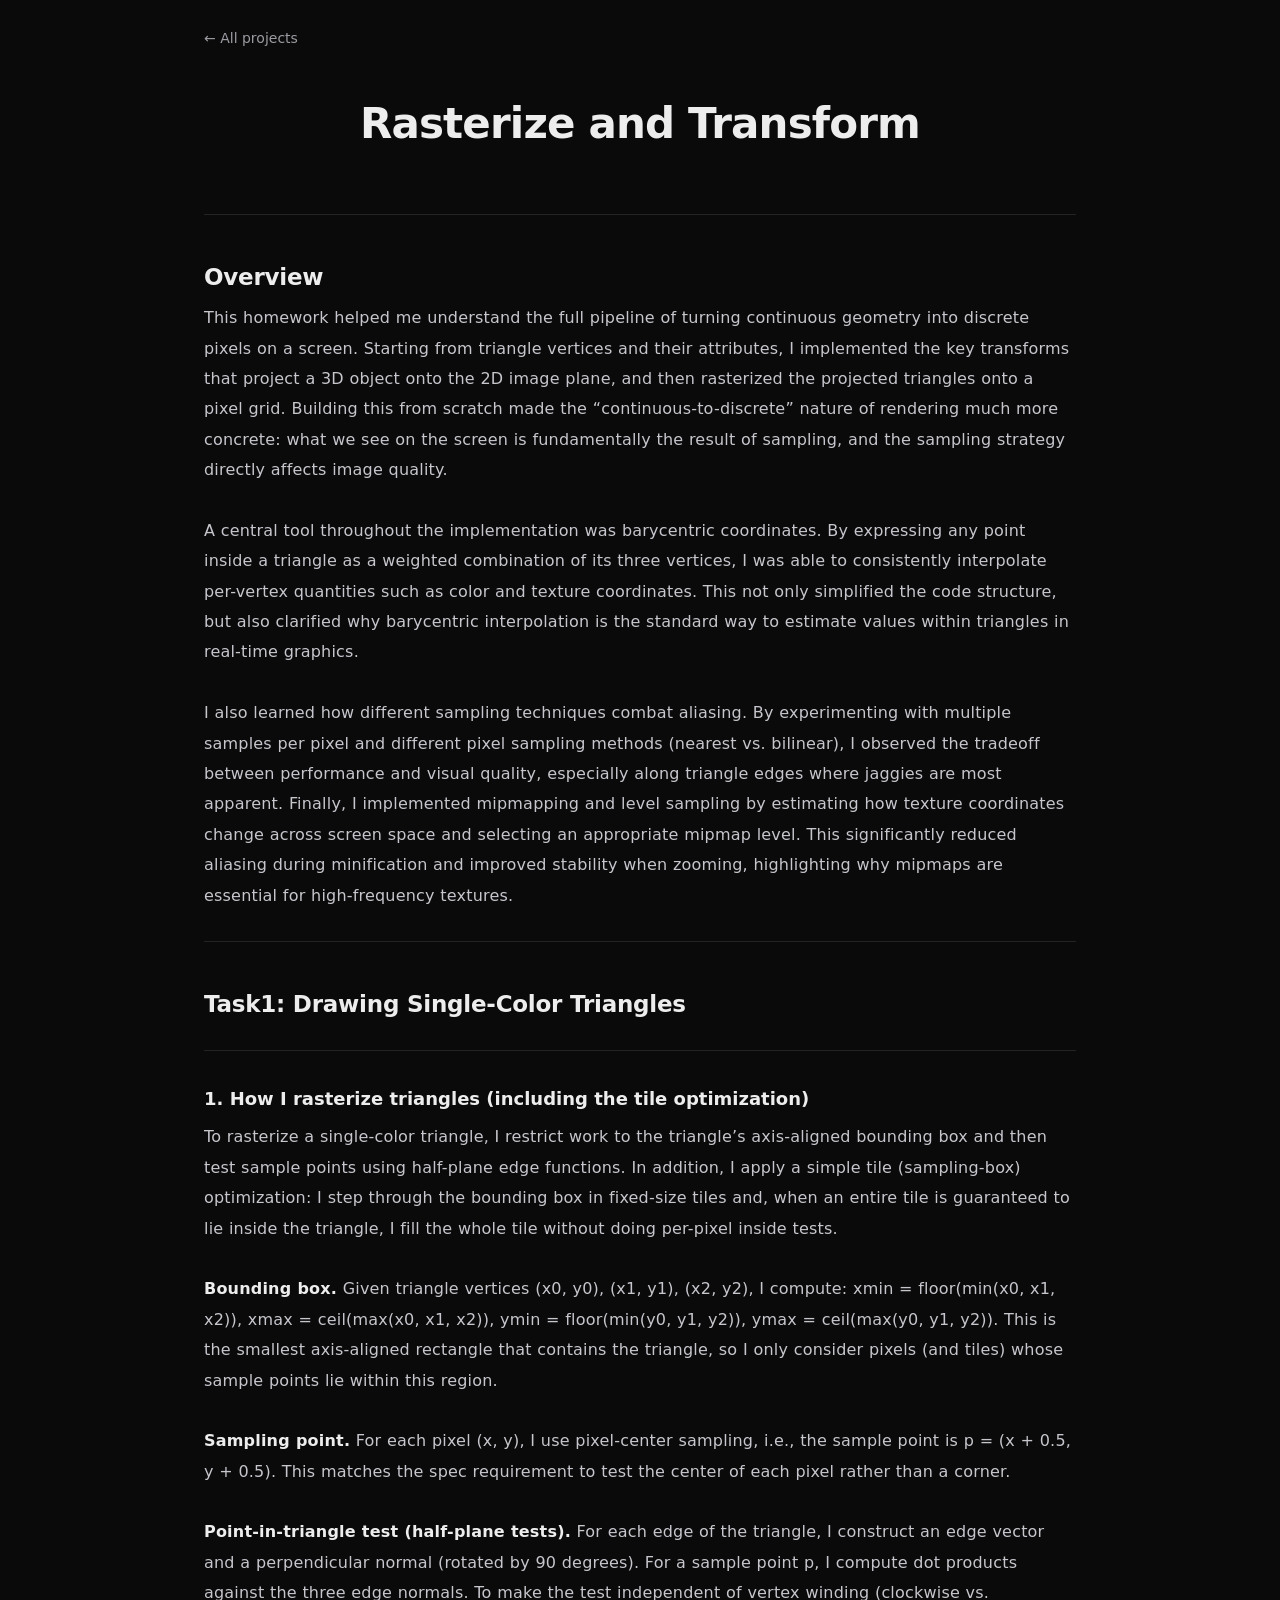
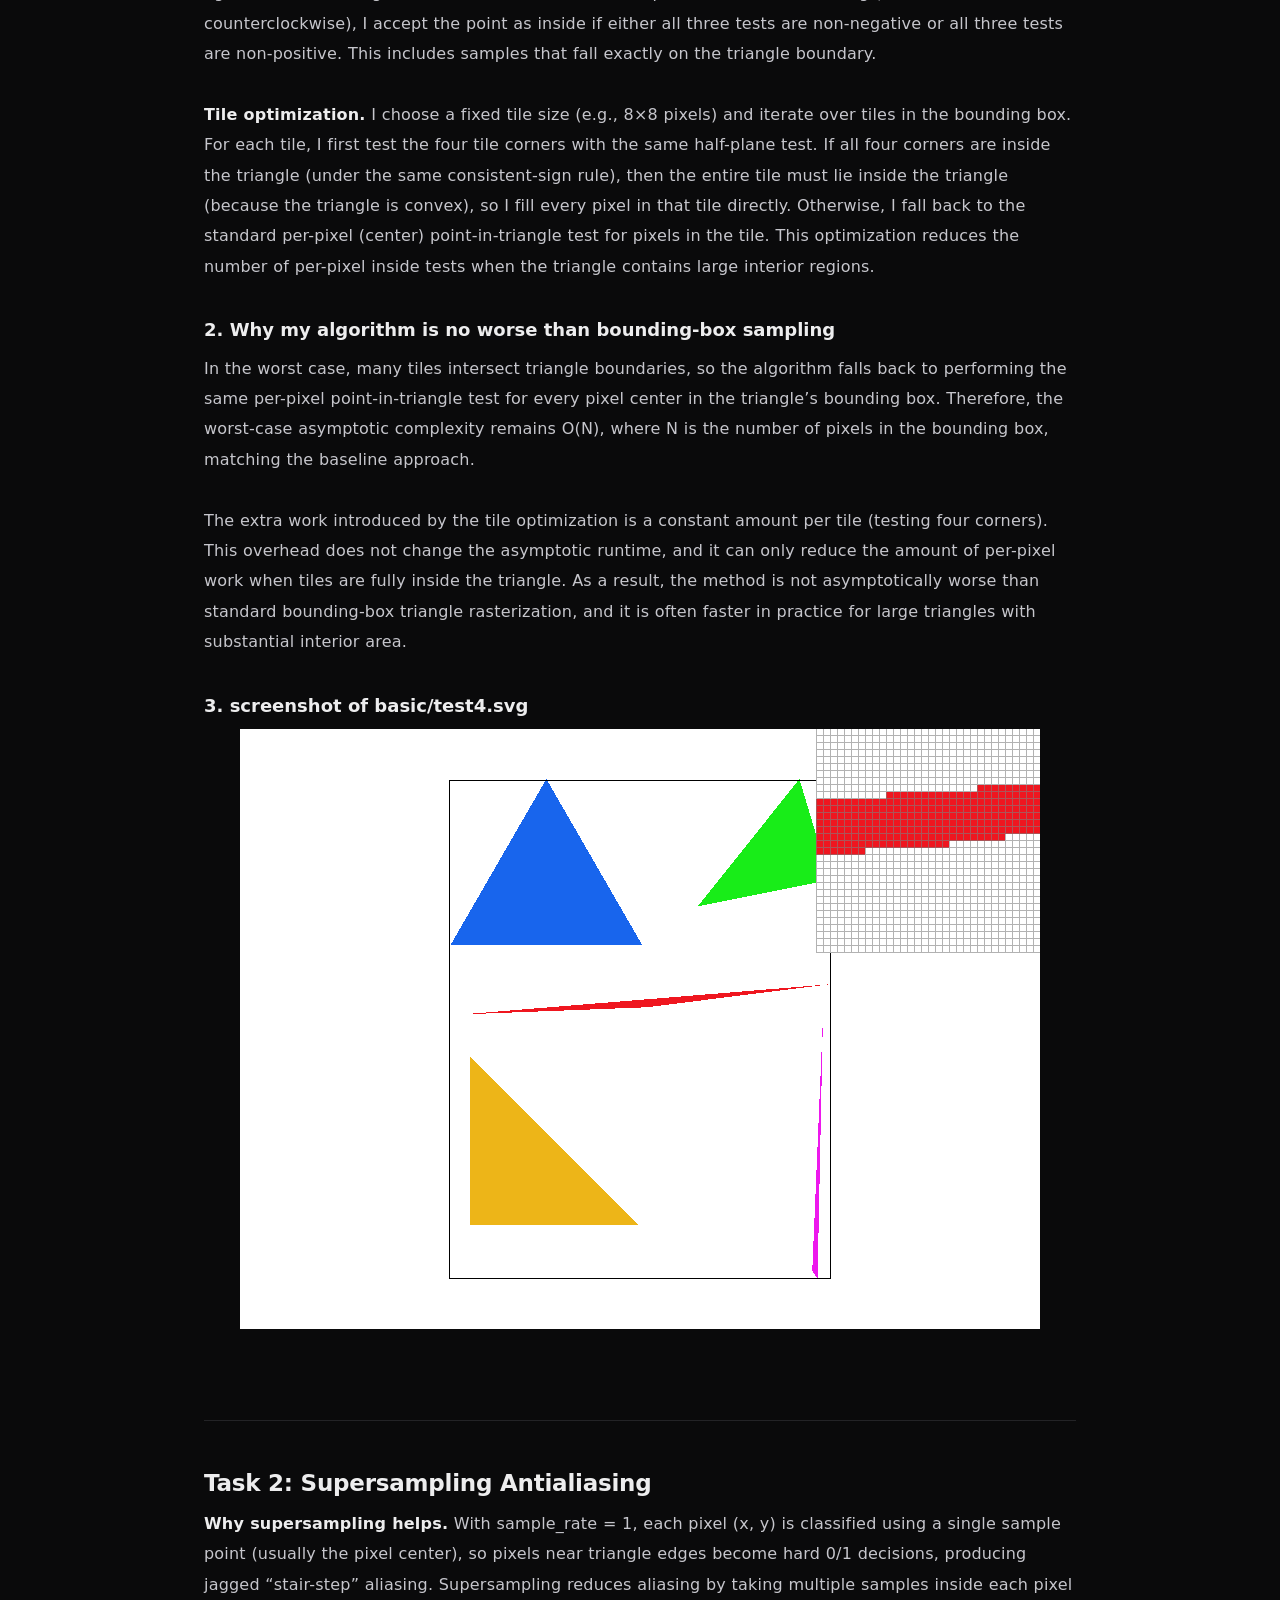
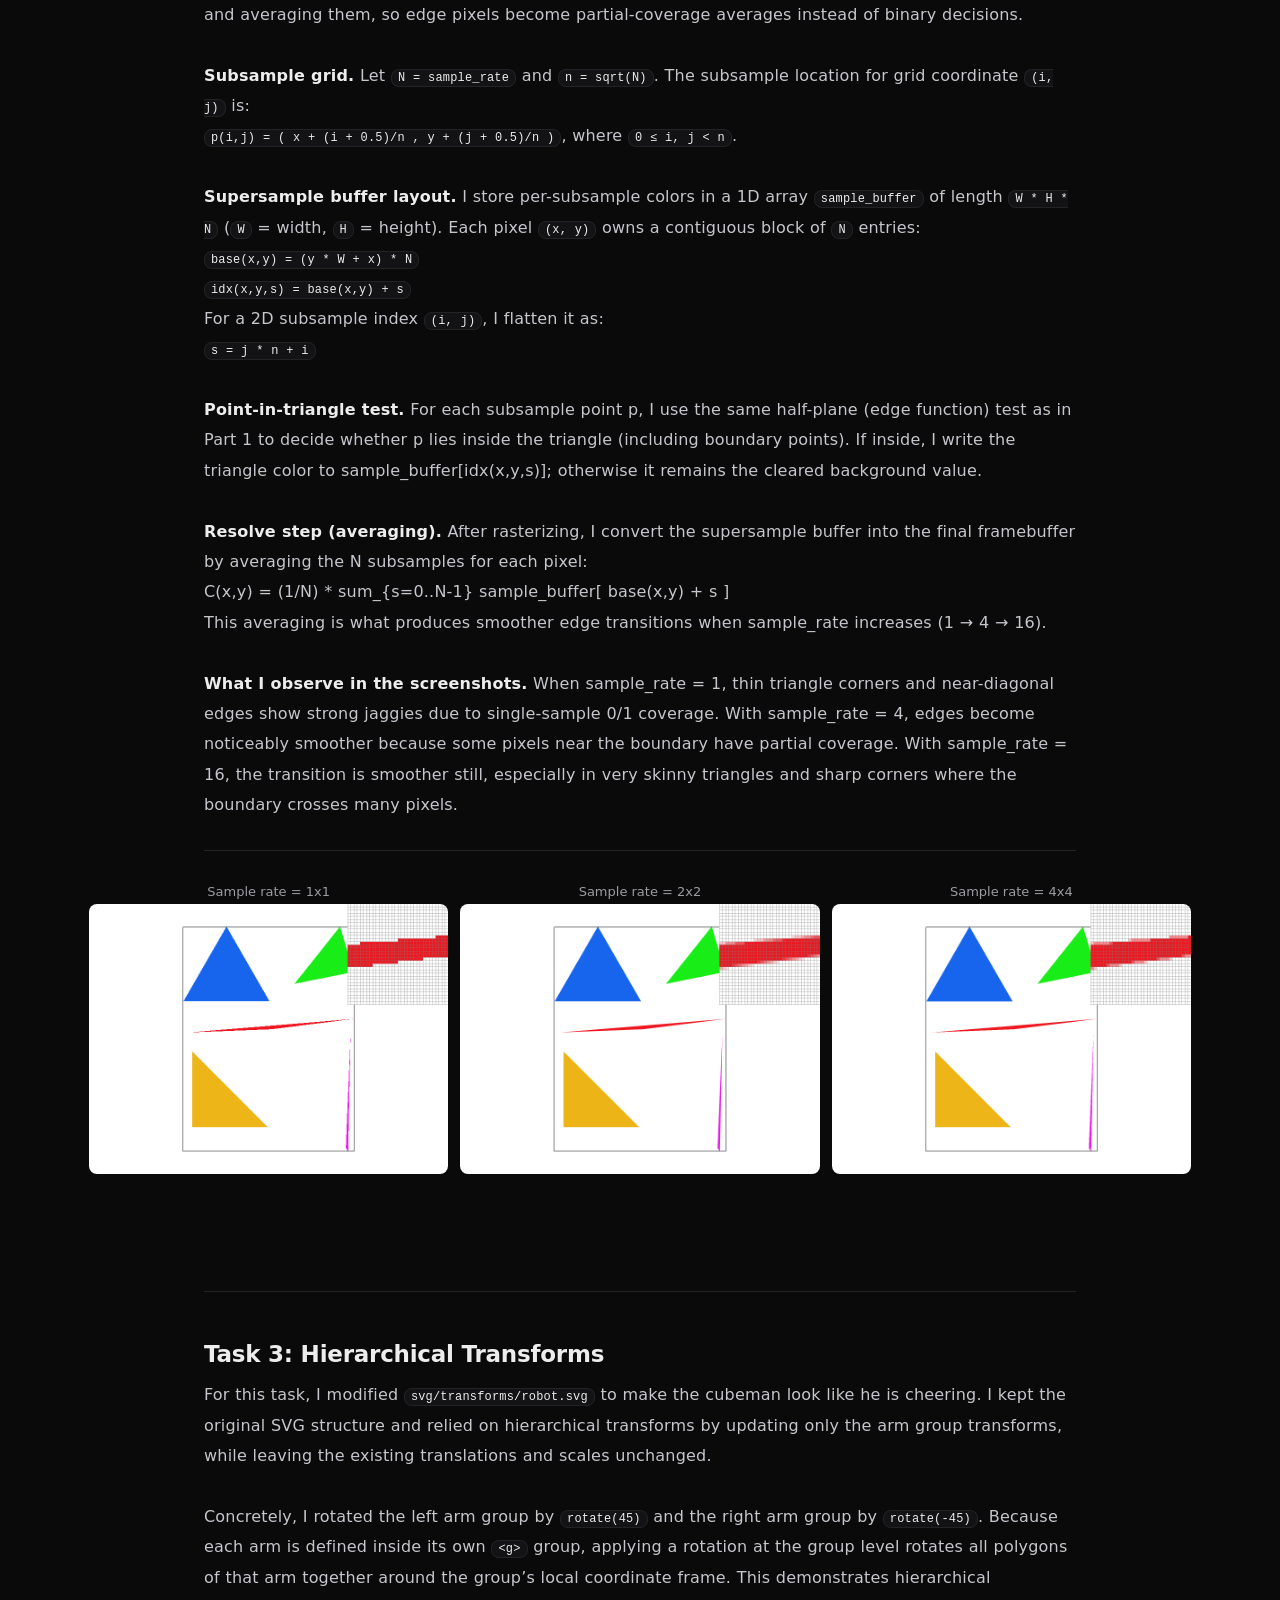
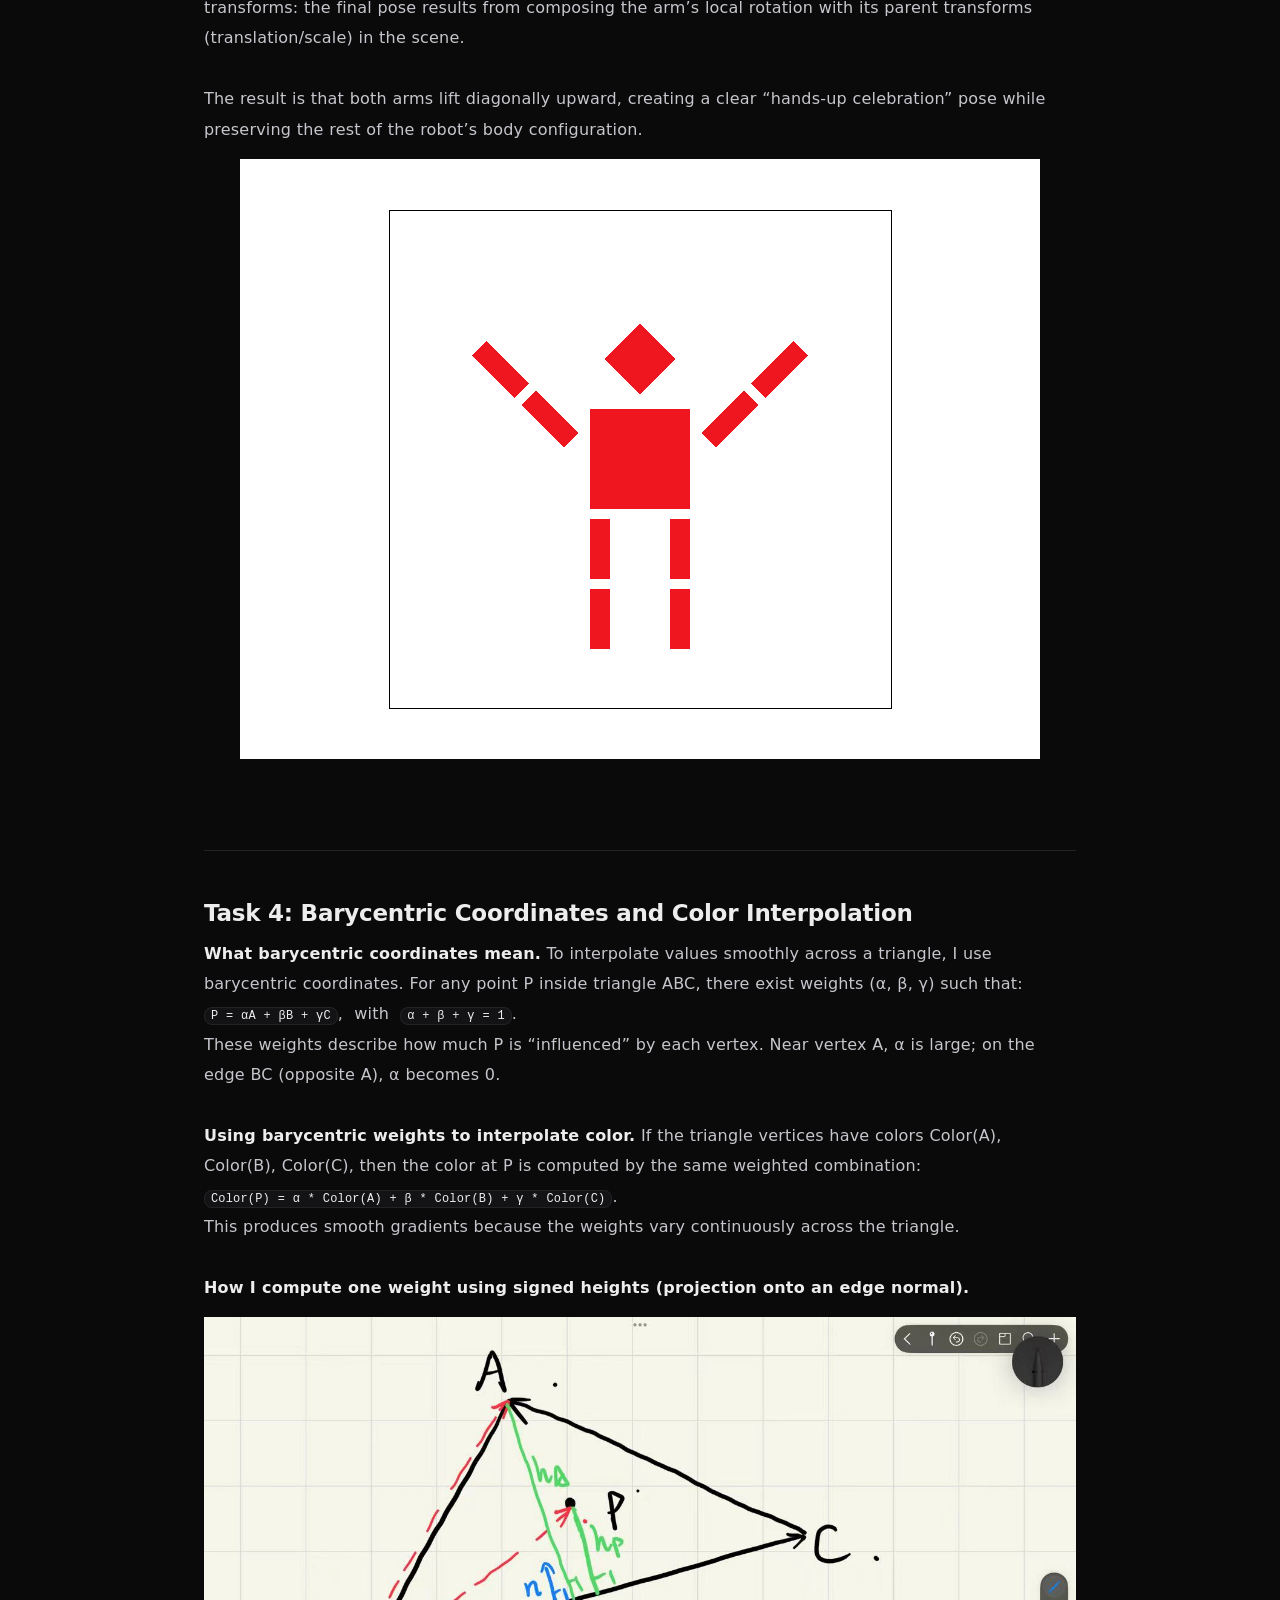
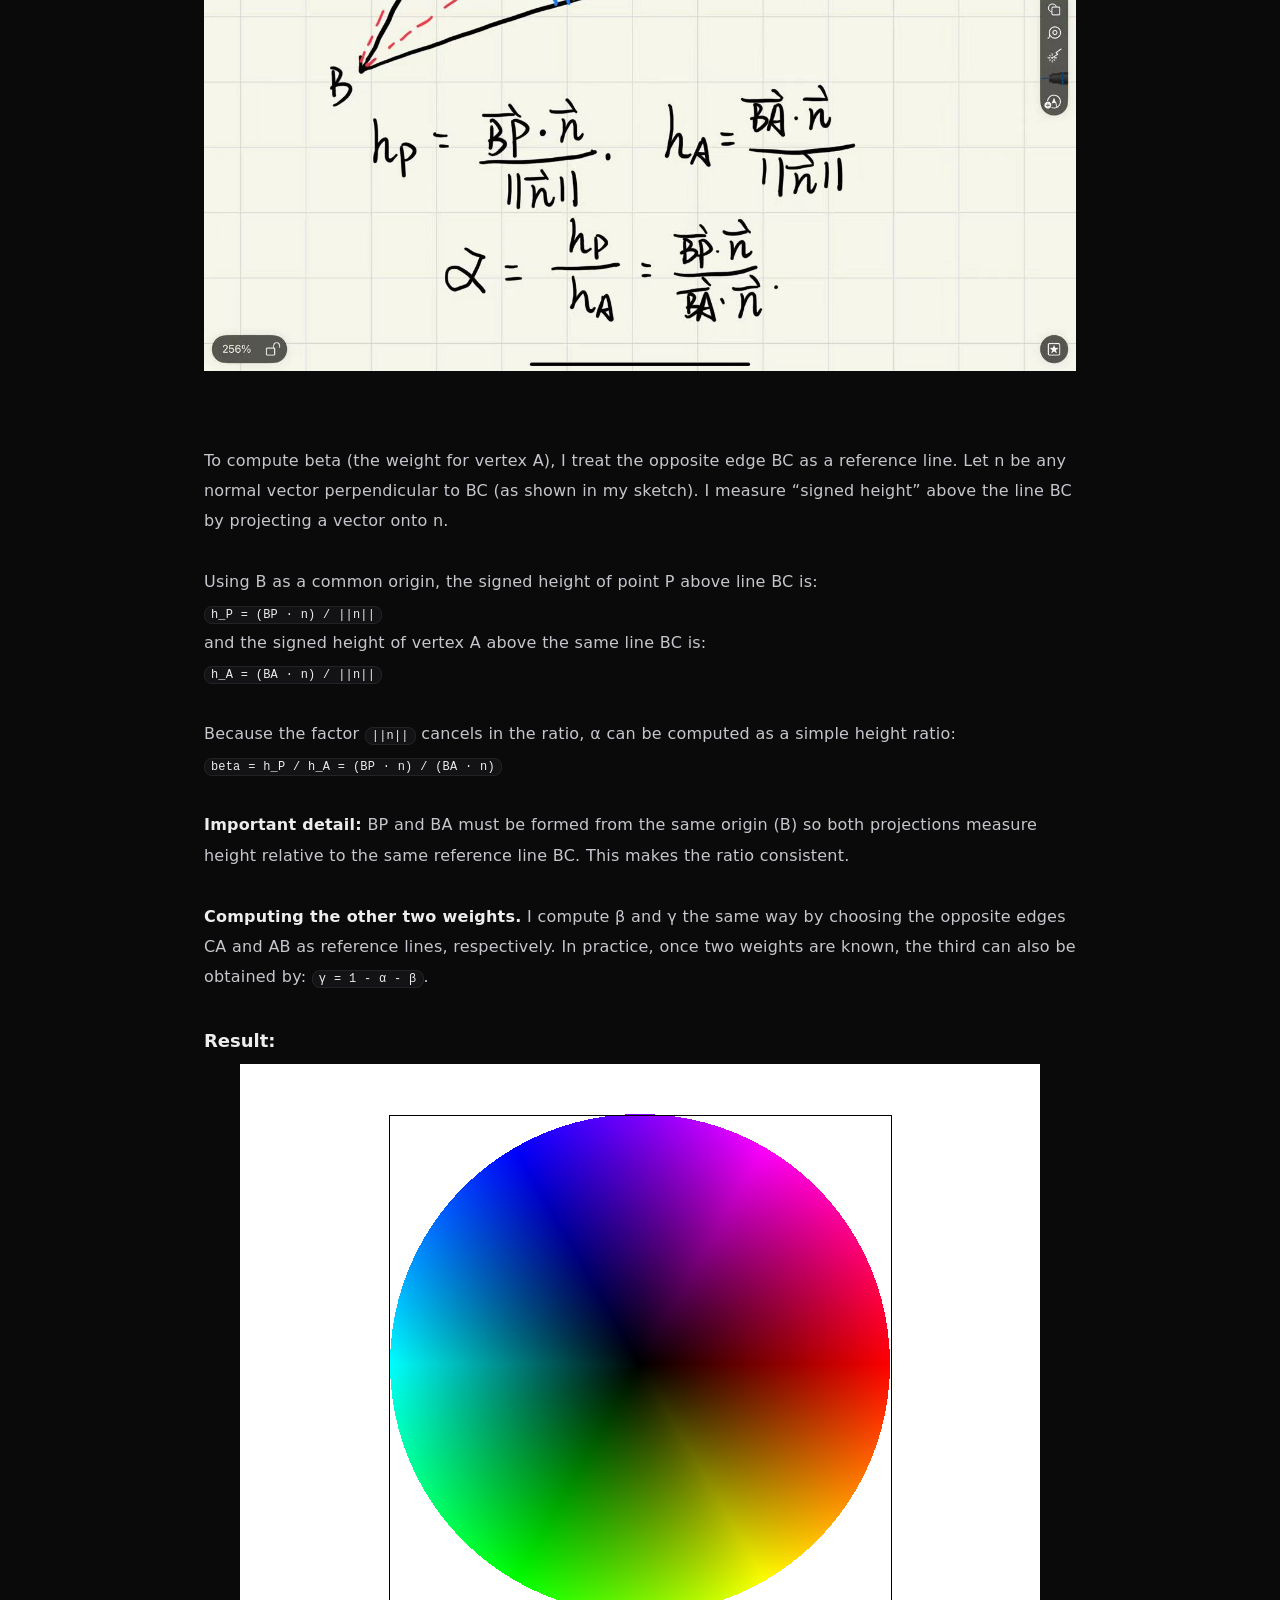
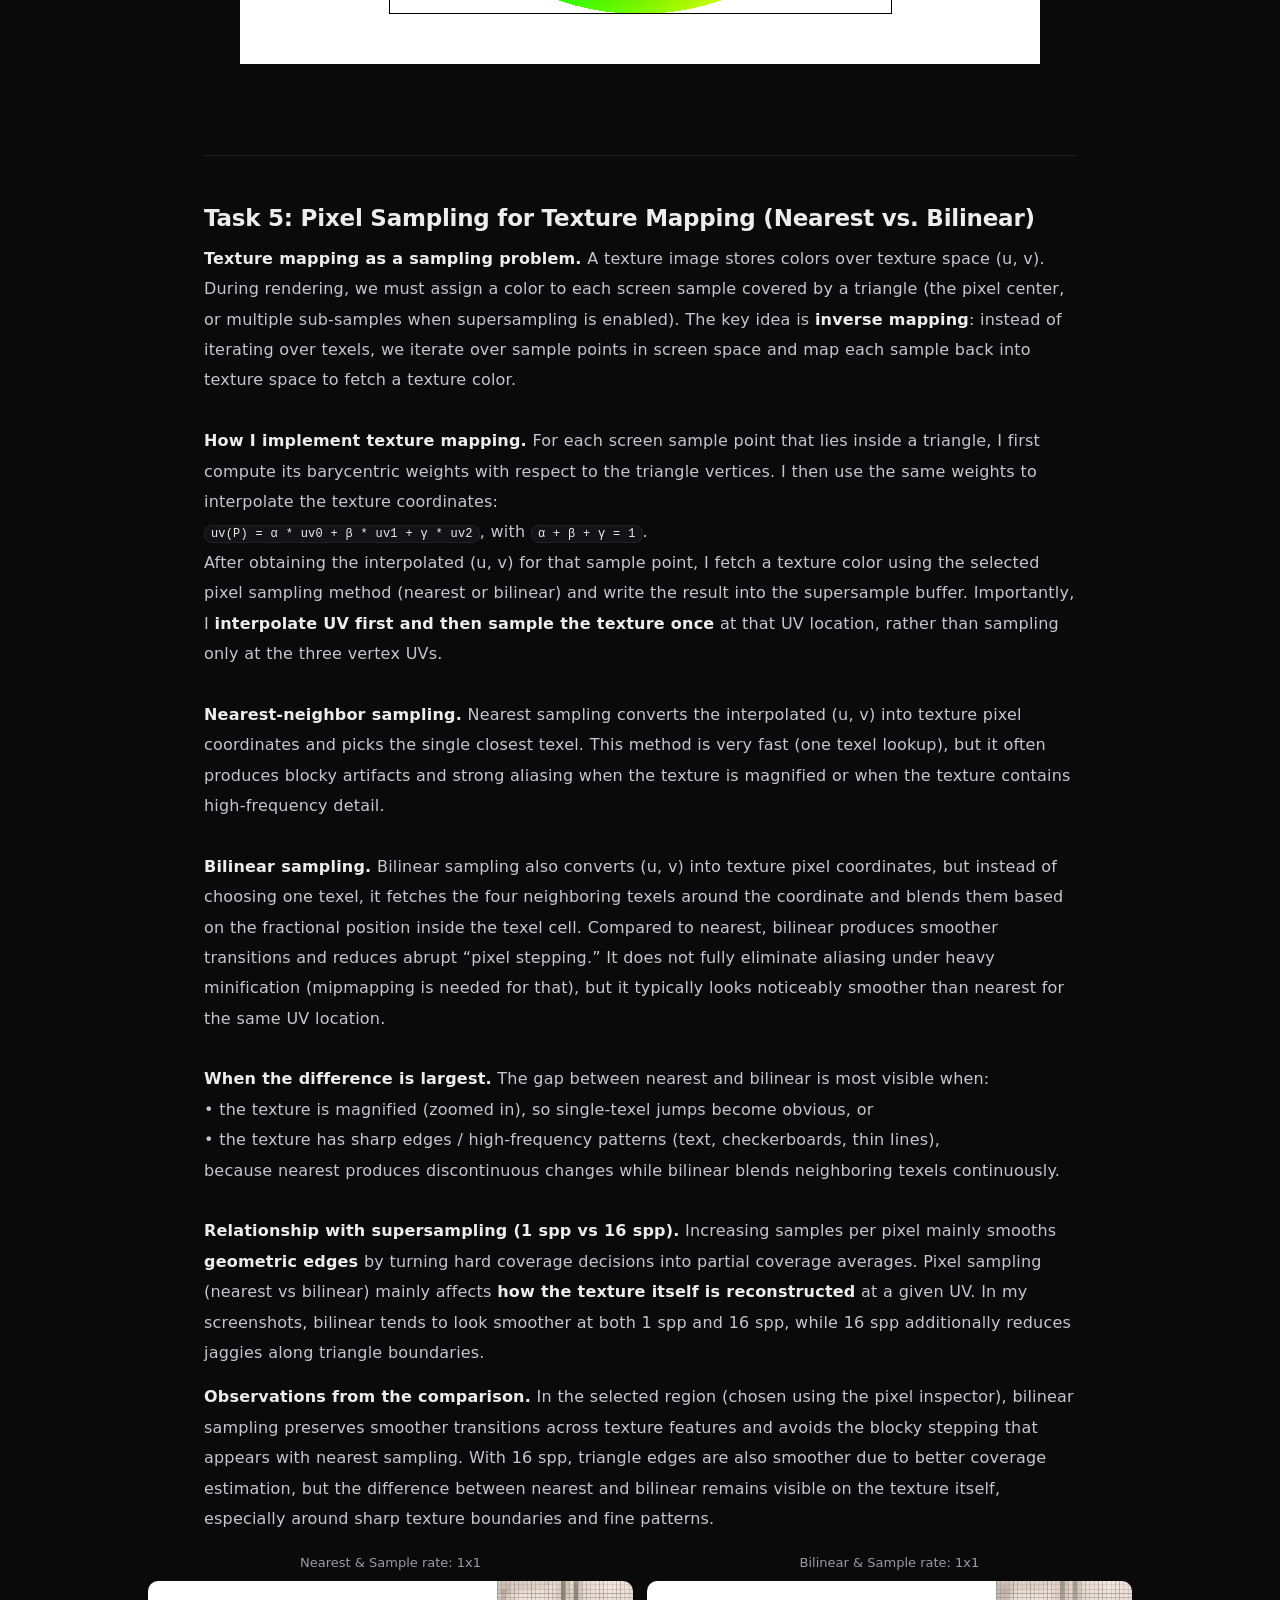
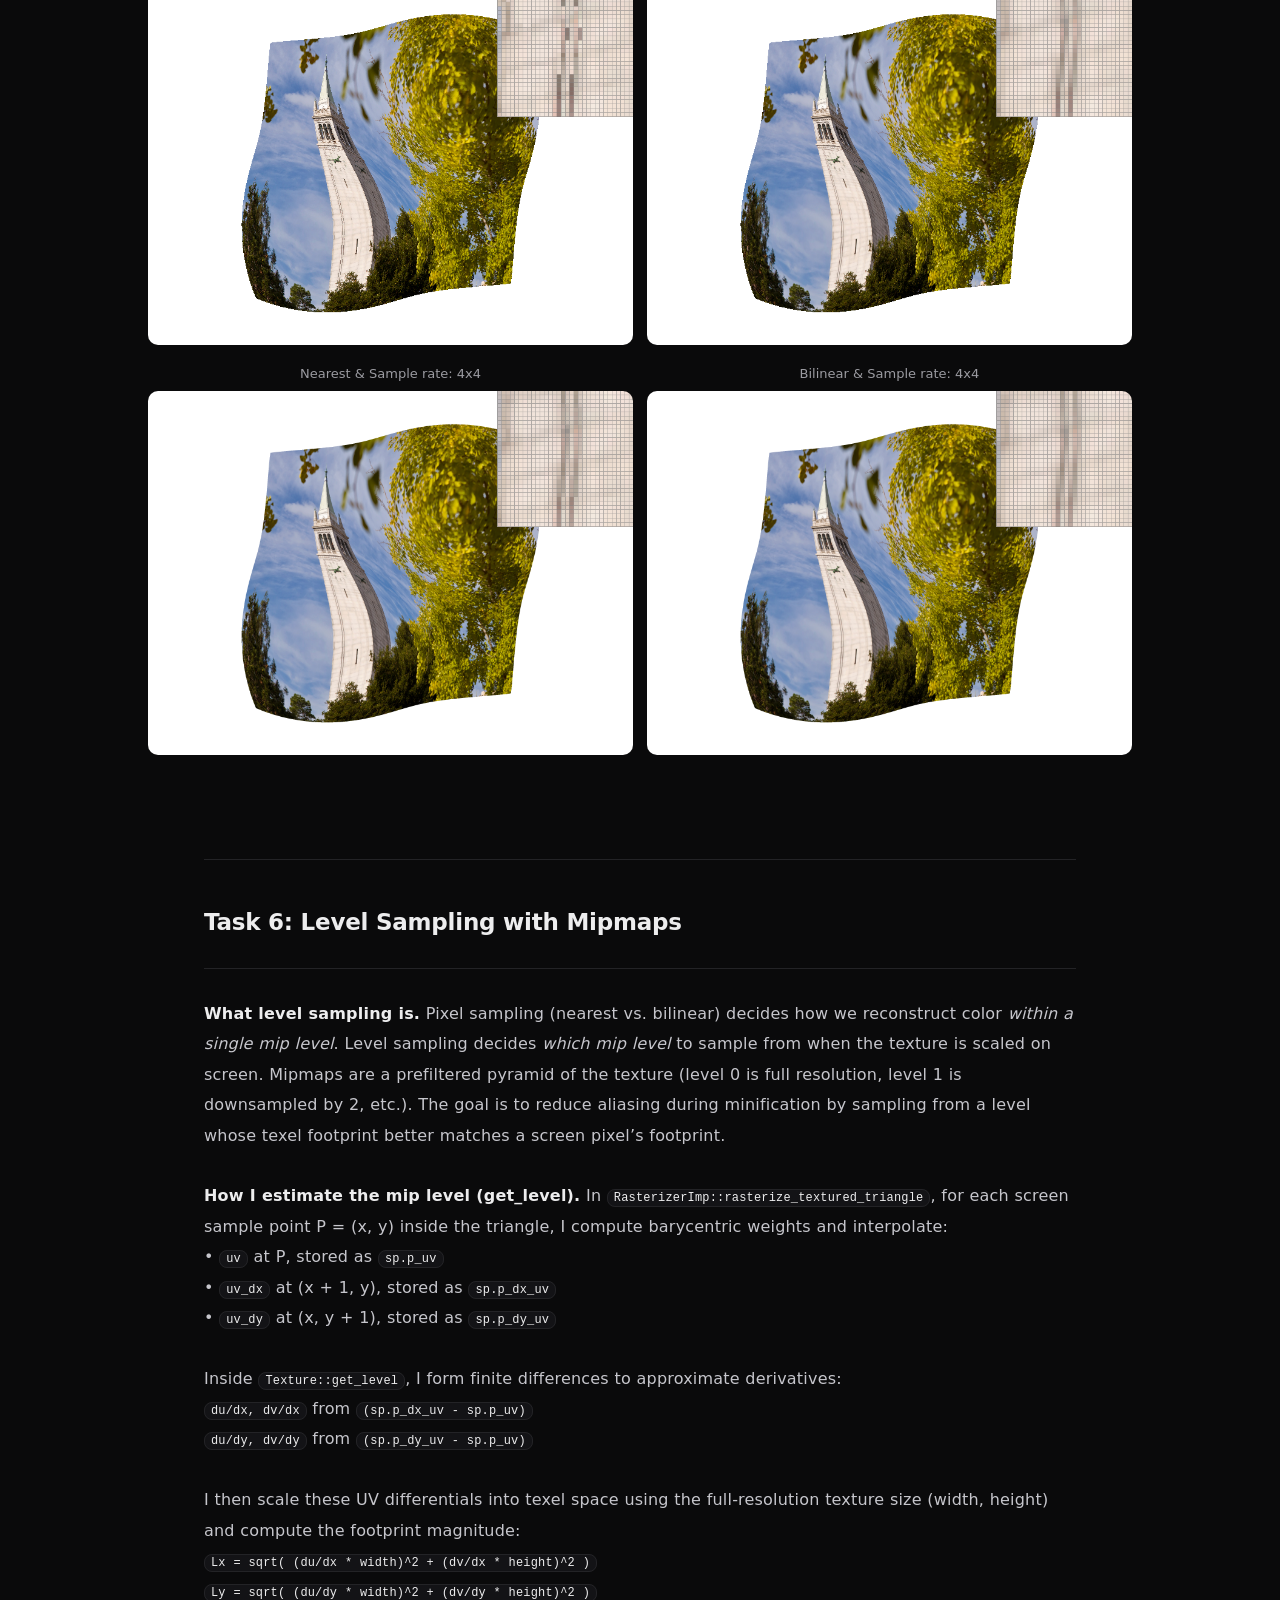
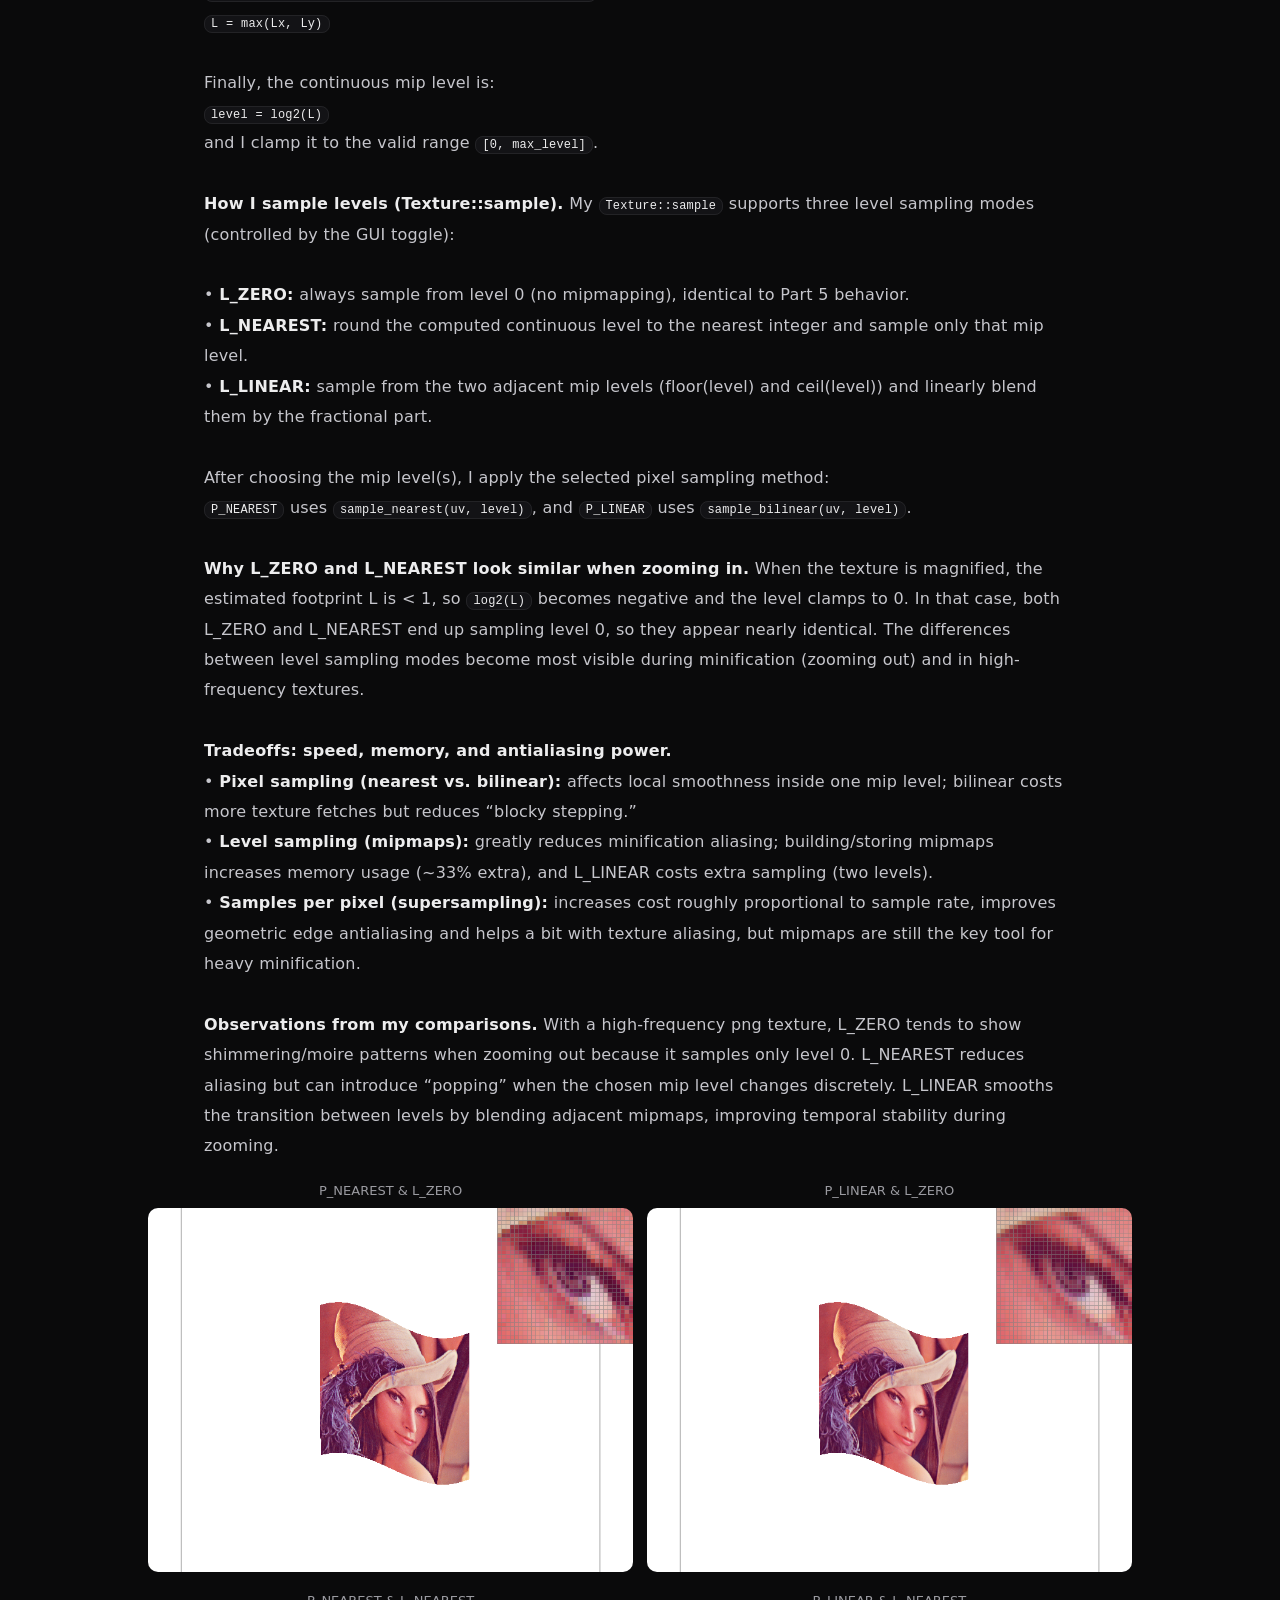
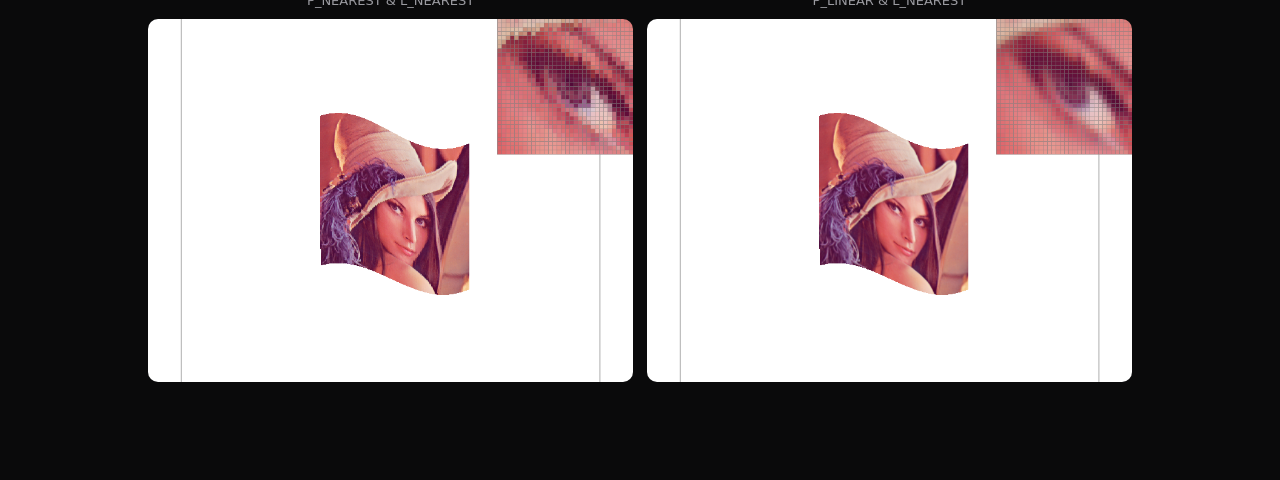
==== commit 5c8a9483: "return button" ====
--- a/CG_Project1/project1.html
+++ b/CG_Project1/project1.html
@@ -4,141 +4,11 @@
   <meta name="viewport" content="width=device-width,initial-scale=1" />
   <!-- 移动端地址栏也用深色 -->
   <meta name="theme-color" content="#000000" />
-  <title>Black Theme</title>
-  <style>
-    html, body { height: 100%; }
-    body {
-      margin: 0;
-      background: #000;       /* 全黑背景 */
-      color: #fff;            /* 全局白色文字 */
-      font-family: system-ui, -apple-system, "Segoe UI", Roboto, "Helvetica Neue", Arial, "Noto Sans", "PingFang SC", "Hiragino Sans GB", "Microsoft Yahei", sans-serif;
-    }
-
-    /* 链接与交互态 */
-    a { color: #7dc3ff; }
-    a:hover { color: #a8d7ff; }
-
-    /* 表单/按钮：避免白底刺眼 */
-    input, textarea, select, button {
-      background: #111;
-      color: #fff;
-      border: 1px solid #333;
-    }
-
-    /* 分隔线/边框在黑底上更柔和 */
-    hr, .border { border-color: #333; }
-
-    /* 代码块/卡片等容器 */
-    pre, code, .card {
-      background: #111;
-      color: #fff;
-      border: 1px solid #333;
-      border-radius: 8px;
-      padding: .75rem;
-    }
-
-    .card {
-    margin: 16px 0;
-    padding: 24px;
-    margin-left: 8vw;
-    width: calc(100% - 16vw); /* 和 hr 的左右留白一致，宽度也一样 */
-    }
-
-    .card p {
-    max-width: 95ch;           /* 约 65 个字符的行宽，更易读 */
-    line-height: 1.7;
-    margin: 0;
-    }
-
-    h1{ text-align:center; font-weight:700; font-size: 56px; margin:0; }
-    h2.subtitle{ text-align:center; font-weight:400; font-size: 56px; margin:0; }
-
-    p.indent {
-        margin-left: 8vw;   /* 你也可以用 2rem/40px 等固定值 */
-        max-width: 60ch;    /* 可选：控制段落宽度，读起来更舒服 */
-    }
-
-    hr.sep {
-        border: none;
-        border-top: 1px dashed #444;
-        margin: 24px 8vw;   /* 与段落左边对齐 */
-        }
-
-    .offset {
-    margin-left: 8vw;
-    width: calc(100% - 16vw); /* 和 hr 的左右留白一致，宽度也一样 */
-    }
-
-    .three-imgs {
-      display: grid;
-      grid-template-columns: repeat(3, minmax(0, 1fr)); /* 三列等宽 */
-      gap: 8px;
-      justify-items: center;   /* 居中对齐图片 */
-    }
-
-    .three-imgs img {
-      width: 100%;     /* 占满格子宽度 */
-      height: auto;    /* 高度自适应，保持比例 */
-      object-fit: contain;  /* 完整显示整个图片，不裁剪 */
-      border-radius: 2px;
-    }
-
-    .two-imgs {
-      display: flex;           /* 横排 */
-      justify-content: center; /* 居中 */
-      gap: 20px;               /* 图片间隙 */
-    }
-
-    .img-block {
-      width: 44%;              /* 跟原来图片宽度一样 */
-      display: flex;
-      flex-direction: column;  /* 文字在上，图在下 */
-      align-items: center;
-    }
-
-    .img-caption {
-      margin-bottom: 6px;      /* 文字和图片间隔 */
-      font-size: 14px;
-      text-align: center;
-    }
-
-    .two-imgs img {
-      width: 100%;
-      height: auto;
-      object-fit: cover;
-      border-radius: 8px;
-    }
-
-    .two-imgs-high-quality {
-    display: flex;                /* 横排 */
-    justify-content: center;      /* 居中 */
-    gap: 40px;                    /* 图片间隙 */
-    }
-
-    .two-imgs-high-quality img {
-    width: 64%;
-    height: 1600px;
-    object-fit: cover;
-    border-radius: 8px;
-    }
-
-    .two-imgs-height {
-    display: flex;                /* 横排 */
-    justify-content: center;      /* 居中 */
-    gap: 20px;                    /* 图片间隙 */
-    }
-
-    .two-imgs-height img {
-    width: 45%;
-    height: 1400px;
-    object-fit: cover;
-    border-radius: 8px;
-    }
-
-
-  </style>
+  <title>Rasterizer · PinkFloid</title>
+  <link rel="stylesheet" href="../assets/project.css" />
 </head>
 <body>
+  <nav class="topnav"><a href="../index.html">&larr; All projects</a></nav>
     <h1>Rasterize and Transform</h1><br>
 
      <hr class="sep">
--- a/assets/project.css
+++ b/assets/project.css
@@ -0,0 +1,252 @@
+/* Shared stylesheet for all project pages — matches the homepage design. */
+
+:root {
+  --bg: #0a0a0b;
+  --card: #121214;
+  --border: #232326;
+  --text: #ededee;
+  --body: #c6c6cc;
+  --muted: #9b9ba1;
+  --faint: #6b6b72;
+  --accent: #7dc3ff;
+  --col: 920px;       /* text column */
+  --col-wide: 1150px; /* image galleries */
+}
+
+* { box-sizing: border-box; }
+
+html { scroll-behavior: smooth; }
+
+body {
+  margin: 0;
+  padding-bottom: 80px;
+  background: var(--bg);
+  color: var(--body);
+  font-family: system-ui, -apple-system, "Segoe UI", Roboto, "Helvetica Neue",
+               Arial, "Noto Sans", "PingFang SC", "Microsoft Yahei", sans-serif;
+  line-height: 1.75;
+  -webkit-font-smoothing: antialiased;
+}
+
+/* ---------- top nav ---------- */
+.topnav {
+  max-width: var(--col);
+  margin: 0 auto;
+  padding: 24px 24px 8px;
+}
+
+.topnav a {
+  color: var(--muted);
+  text-decoration: none;
+  font-size: 14px;
+}
+
+.topnav a:hover { color: var(--text); }
+
+/* ---------- headings ---------- */
+h1 {
+  max-width: var(--col);
+  margin: 40px auto 8px;
+  padding: 0 24px;
+  text-align: center;
+  color: var(--text);
+  font-size: clamp(28px, 4.5vw, 42px);
+  font-weight: 750;
+  letter-spacing: -0.02em;
+  line-height: 1.15;
+}
+
+h2.subtitle {
+  max-width: var(--col);
+  margin: 0 auto 28px;
+  padding: 0 24px;
+  text-align: center;
+  color: var(--muted);
+  font-size: clamp(16px, 2.4vw, 21px);
+  font-weight: 400;
+  letter-spacing: 0;
+}
+
+h2 {
+  color: var(--text);
+  font-size: 23px;
+  font-weight: 650;
+  letter-spacing: -0.01em;
+  line-height: 1.3;
+  margin: 48px auto 10px;
+}
+
+h3 {
+  color: var(--text);
+  font-size: 18px;
+  font-weight: 650;
+  margin: 32px auto 8px;
+}
+
+/* headings flowing in the main column */
+h2.offset, h3.offset { padding: 0 24px; max-width: var(--col); }
+
+/* ---------- text ---------- */
+p { margin: 0 0 14px; }
+
+strong, b { color: var(--text); font-weight: 650; }
+
+a { color: var(--accent); text-decoration: none; }
+a:hover { text-decoration: underline; }
+
+img { max-width: 100%; }
+
+/* main text column */
+.offset, p.indent {
+  max-width: var(--col);
+  width: auto;
+  margin-left: auto;
+  margin-right: auto;
+  padding: 0 24px;
+}
+
+hr.sep {
+  max-width: calc(var(--col) - 48px);
+  border: none;
+  border-top: 1px solid var(--border);
+  margin: 30px auto;
+}
+
+/* ---------- cards ---------- */
+pre, code {
+  background: #131316;
+  color: var(--text);
+  border: 1px solid var(--border);
+  border-radius: 8px;
+}
+
+code { padding: 1px 6px; font-size: .92em; }
+
+pre {
+  max-width: var(--col);
+  margin: 16px auto;
+  padding: 16px 18px;
+  overflow-x: auto;
+}
+
+pre code { border: none; background: none; padding: 0; }
+
+.card {
+  max-width: var(--col);
+  margin: 22px auto;
+  padding: 24px 28px;
+  background: var(--card);
+  border: 1px solid var(--border);
+  border-radius: 14px;
+}
+
+.card p { max-width: none; line-height: 1.7; margin: 0; }
+.card h2 { margin-top: 18px; }
+
+/* ---------- image layouts ---------- */
+.two-imgs, .two-imgs-height, .two-imgs-high-quality,
+.three-imgs, .four-imgs, .five-imgs, .six-imgs {
+  max-width: var(--col-wide);
+  margin: 18px auto;
+  padding: 0 24px;
+}
+
+.two-imgs, .two-imgs-height, .two-imgs-high-quality {
+  display: flex;
+  justify-content: center;
+  align-items: flex-start;
+  gap: 14px;
+}
+
+.two-imgs img, .two-imgs-height img, .two-imgs-high-quality img {
+  width: 48.5%;
+  height: auto;
+  object-fit: contain;
+  border-radius: 10px;
+}
+
+.three-imgs {
+  display: grid;
+  grid-template-columns: repeat(3, minmax(0, 1fr));
+  gap: 12px;
+  justify-items: center;
+}
+
+.three-imgs img {
+  width: 100%;
+  height: auto;
+  object-fit: contain;
+  border-radius: 8px;
+}
+
+.four-imgs, .five-imgs, .six-imgs {
+  display: flex;
+  justify-content: center;
+  gap: 12px;
+  flex-wrap: wrap;
+}
+
+.four-imgs figure { margin: 0; width: 23%; text-align: center; }
+.five-imgs figure { margin: 0; width: 18.4%; text-align: center; }
+.six-imgs figure  { margin: 0; width: 15.2%; text-align: center; }
+
+.four-imgs img, .five-imgs img, .six-imgs img {
+  width: 100%;
+  height: auto;
+  object-fit: contain;
+  border-radius: 6px;
+}
+
+.four-imgs figcaption, .five-imgs figcaption, .six-imgs figcaption {
+  margin-top: 6px;
+  font-size: 12.5px;
+  color: var(--muted);
+}
+
+.img-block {
+  width: 44%;
+  display: flex;
+  flex-direction: column;
+  align-items: center;
+}
+
+.img-block img { width: 100%; height: auto; border-radius: 10px; }
+
+.img-caption {
+  margin-bottom: 6px;
+  font-size: 13px;
+  color: var(--muted);
+  text-align: center;
+}
+
+/* ---------- tables ---------- */
+table {
+  max-width: var(--col);
+  margin: 16px auto;
+  border-collapse: collapse;
+}
+
+th, td {
+  border: 1px solid var(--border);
+  padding: 8px 14px;
+  text-align: left;
+}
+
+th { color: var(--text); background: var(--card); }
+
+/* ---------- misc ---------- */
+.katex-display { overflow-x: auto; padding: 4px 0; }
+
+::selection { background: #2b4a66; color: #fff; }
+
+@media (max-width: 720px) {
+  .two-imgs, .two-imgs-height, .two-imgs-high-quality { flex-wrap: wrap; }
+  .two-imgs img, .two-imgs-height img, .two-imgs-high-quality img { width: 100%; }
+  .three-imgs { grid-template-columns: repeat(2, minmax(0, 1fr)); }
+  .four-imgs figure, .five-imgs figure, .six-imgs figure { width: 46%; }
+  .img-block { width: 100%; }
+}
+
+@media (prefers-reduced-motion: reduce) {
+  html { scroll-behavior: auto; }
+}
